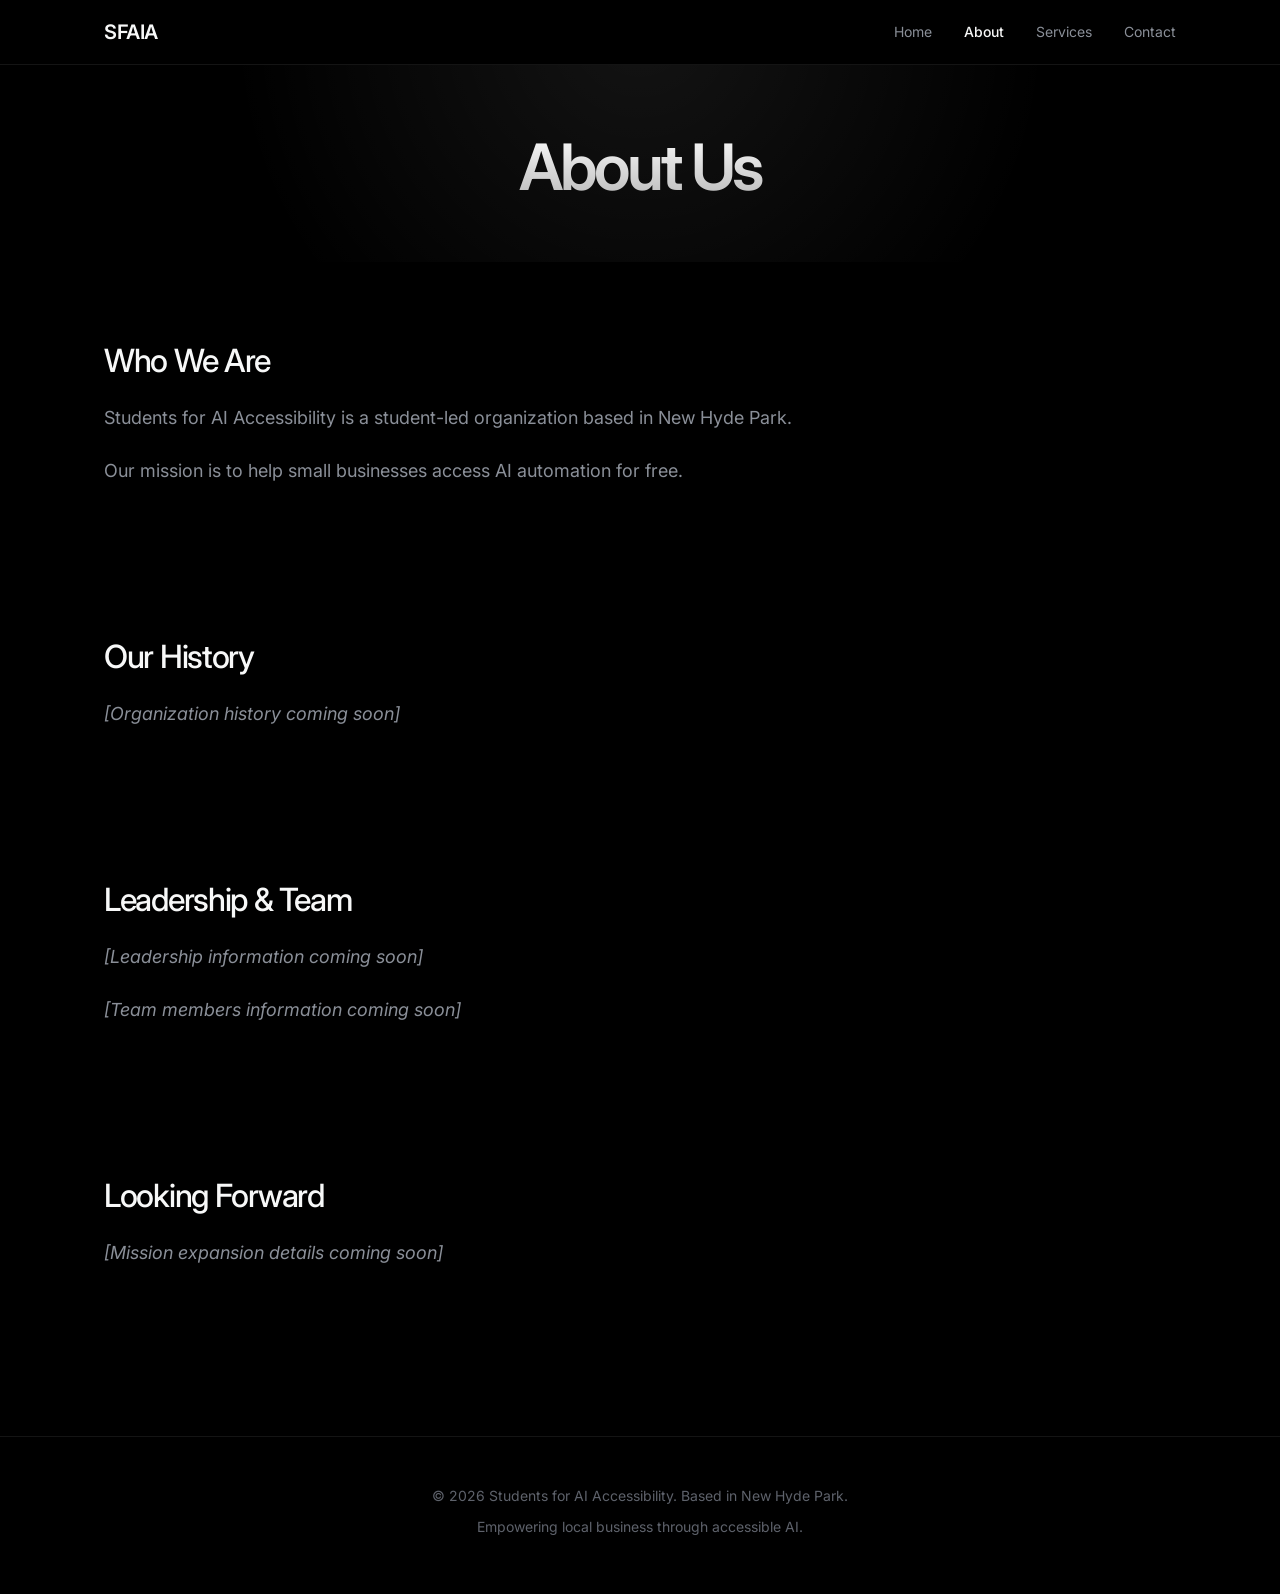
==== about.html @ 7abf5a2f "Update email and year Co-authored-by: bfgmcu-arch <346094839+bfgmcu-arch@users.noreply.github.com>" ====
<!DOCTYPE html>
<html lang="en">
<head>
    <meta charset="UTF-8">
    <meta name="viewport" content="width=device-width, initial-scale=1.0">
    <meta name="description" content="About Students for AI Accessibility - A student-led organization in New Hyde Park.">
    <title>About Us - Students for AI Accessibility</title>
    <link rel="preconnect" href="https://fonts.googleapis.com">
    <link rel="preconnect" href="https://fonts.gstatic.com" crossorigin>
    <link href="https://fonts.googleapis.com/css2?family=Inter:wght@400;500;600;700;800&display=swap" rel="stylesheet">
    <link rel="stylesheet" href="css/styles.css">
</head>
<body>
    <header>
        <nav class="navbar">
            <a href="index.html" class="logo">SFAIA</a>
            <ul class="nav-menu">
                <li class="nav-item"><a href="index.html" class="nav-link">Home</a></li>
                <li class="nav-item"><a href="about.html" class="nav-link active">About</a></li>
                <li class="nav-item"><a href="services.html" class="nav-link">Services</a></li>
                <li class="nav-item"><a href="contact.html" class="nav-link">Contact</a></li>
            </ul>
            <div class="hamburger">
                <span class="bar"></span>
                <span class="bar"></span>
                <span class="bar"></span>
            </div>
        </nav>
    </header>

    <main>
        <section class="hero hero-sm">
            <h1 class="animate-fade-up">About Us</h1>
        </section>

        <div class="container">
            <section class="section reveal">
                <div>
                    <h2 class="section-title">Who We Are</h2>
                    <p>Students for AI Accessibility is a student-led organization based in New Hyde Park.</p>
                    <p>Our mission is to help small businesses access AI automation for free.</p>
                </div>
            </section>

            <section class="section reveal">
                <div>
                    <h2 class="section-title">Our History</h2>
                    <!-- TODO: Add organization history when available -->
                    <p><em>[Organization history coming soon]</em></p>
                </div>
            </section>

            <section class="section reveal">
                <div>
                    <h2 class="section-title">Leadership & Team</h2>
                    <!-- TODO: Add leadership information when available -->
                    <p><em>[Leadership information coming soon]</em></p>

                    <!-- TODO: Add team members information when available -->
                    <p><em>[Team members information coming soon]</em></p>
                </div>
            </section>

            <section class="section reveal">
                <div>
                    <h2 class="section-title">Looking Forward</h2>
                    <!-- TODO: Add mission expansion details when available -->
                    <p><em>[Mission expansion details coming soon]</em></p>
                </div>
            </section>
        </div>
    </main>

    <footer>
        <p>&copy; 2026 Students for AI Accessibility. Based in New Hyde Park.</p>
        <p>Empowering local business through accessible AI.</p>
    </footer>

    <script src="js/main.js"></script>
</body>
</html>
---- css/styles.css ----
:root {
    /* Linear inspired dark theme variables */
    --bg-main: #000000;
    --bg-surface: #0a0a0a;
    --bg-surface-hover: #141414;
    --bg-nav: rgba(0, 0, 0, 0.7);
    --border-color: rgba(255, 255, 255, 0.08);
    --border-color-hover: rgba(255, 255, 255, 0.16);

    --text-primary: #F7F8F8;
    --text-secondary: #8A8F98;
    --text-muted: #5e626b;

    --accent-primary: #5E6AD2;

    --font-main: 'Inter', -apple-system, BlinkMacSystemFont, 'Segoe UI', Roboto, Helvetica, Arial, sans-serif;
    --transition-speed: 0.2s;

    --shadow-soft: 0 4px 12px rgba(0, 0, 0, 0.5);
    --shadow-glow: 0 0 20px rgba(255, 255, 255, 0.05);
    --radius: 8px;
    --radius-lg: 12px;
}

/* CSS Reset & Base Styles */
* {
    margin: 0;
    padding: 0;
    box-sizing: border-box;
}

body {
    font-family: var(--font-main);
    color: var(--text-secondary);
    line-height: 1.6;
    background-color: var(--bg-main);
    display: flex;
    flex-direction: column;
    min-height: 100vh;
    -webkit-font-smoothing: antialiased;
    -moz-osx-font-smoothing: grayscale;
}

main {
    flex: 1;
}

/* Typography */
h1, h2, h3, h4, h5, h6 {
    margin-bottom: 1rem;
    color: var(--text-primary);
    font-weight: 500;
    line-height: 1.2;
    letter-spacing: -0.04em;
}

p {
    margin-bottom: 1.5rem;
    font-size: 1.125rem;
}

a {
    color: var(--text-primary);
    text-decoration: none;
    transition: color var(--transition-speed);
}

a:hover {
    color: var(--text-secondary);
}

/* Header & Navigation (Glassmorphism) */
header {
    background: var(--bg-nav);
    backdrop-filter: blur(12px);
    -webkit-backdrop-filter: blur(12px);
    border-bottom: 1px solid var(--border-color);
    position: sticky;
    top: 0;
    z-index: 1000;
}

.navbar {
    display: flex;
    justify-content: space-between;
    align-items: center;
    padding: 1rem 5%;
    max-width: 1200px;
    margin: 0 auto;
}

.logo {
    font-size: 1.25rem;
    font-weight: 600;
    color: var(--text-primary);
    letter-spacing: -0.02em;
    display: flex;
    align-items: center;
    gap: 0.5rem;
}

.nav-menu {
    display: flex;
    list-style: none;
}

.nav-item {
    margin-left: 2rem;
}

.nav-link {
    color: var(--text-secondary);
    font-weight: 400;
    font-size: 0.875rem;
    position: relative;
}

.nav-link:hover {
    color: var(--text-primary);
}

.nav-link.active {
    color: var(--text-primary);
    font-weight: 500;
}

/* Hamburger Menu */
.hamburger {
    display: none;
    cursor: pointer;
}

.bar {
    display: block;
    width: 20px;
    height: 2px;
    margin: 4px auto;
    transition: all 0.3s ease-in-out;
    background-color: var(--text-primary);
    border-radius: 1px;
}

/* Hero Section */
.hero {
    background: radial-gradient(circle at 50% -20%, rgba(255,255,255,0.08) 0%, transparent 60%);
    color: var(--text-primary);
    padding: 8rem 5% 6rem;
    text-align: center;
    position: relative;
}

.hero-sm {
    padding: 4rem 5% 2rem;
}

.hero h1 {
    font-size: 4rem;
    font-weight: 600;
    margin-bottom: 1.5rem;
    letter-spacing: -0.05em;
    background: linear-gradient(180deg, #FFFFFF 0%, rgba(255, 255, 255, 0.7) 100%);
    -webkit-background-clip: text;
    -webkit-text-fill-color: transparent;
}

.hero p {
    font-size: 1.25rem;
    max-width: 600px;
    margin: 0 auto 2.5rem auto;
    color: var(--text-secondary);
}

/* Buttons */
.btn {
    display: inline-flex;
    align-items: center;
    justify-content: center;
    padding: 0.75rem 1.5rem;
    border-radius: 99px;
    font-weight: 500;
    font-size: 0.95rem;
    cursor: pointer;
    transition: all var(--transition-speed);
    border: 1px solid transparent;
}

.btn-primary {
    background-color: var(--text-primary);
    color: #000000;
}

.btn-primary:hover {
    background-color: #e0e0e0;
    transform: translateY(-1px);
}

.btn-secondary {
    background-color: rgba(255, 255, 255, 0.05);
    border-color: var(--border-color);
    color: var(--text-primary);
}

.btn-secondary:hover {
    background-color: rgba(255, 255, 255, 0.1);
    border-color: var(--border-color-hover);
}

/* Containers & Sections */
.container {
    max-width: 1200px;
    margin: 0 auto;
    padding: 2rem 5% 4rem;
}

.section {
    padding: 3rem 0;
    margin-bottom: 2rem;
}

.section-title {
    font-size: 2rem;
    margin-bottom: 1.5rem;
    font-weight: 500;
}

/* Linear-style Cards */
.card-grid {
    display: grid;
    grid-template-columns: repeat(auto-fit, minmax(320px, 1fr));
    gap: 1.5rem;
}

.card {
    background-color: var(--bg-surface);
    border: 1px solid var(--border-color);
    border-radius: var(--radius-lg);
    padding: 2rem;
    transition: border-color var(--transition-speed), background-color var(--transition-speed);
    height: 100%;
    display: flex;
    flex-direction: column;
}

.card:hover {
    border-color: var(--border-color-hover);
    background-color: var(--bg-surface-hover);
}

.card h3 {
    margin-bottom: 1rem;
    font-size: 1.25rem;
}

.card p {
    font-size: 1rem;
    color: var(--text-secondary);
}

.card ul {
    margin-bottom: 2rem;
    padding-left: 1.5rem;
    color: var(--text-secondary);
}

.card ul li {
    margin-bottom: 0.5rem;
}

.card .btn-secondary {
    margin-top: auto;
    align-self: flex-start;
}

/* Contact Specific Styles */
.contact-grid {
    display: grid;
    grid-template-columns: 1fr 1fr;
    gap: 1.5rem;
}

.contact-card {
    background-color: var(--bg-surface);
    border: 1px solid var(--border-color);
    border-radius: var(--radius-lg);
    padding: 2.5rem;
}

/* Footer */
footer {
    background-color: var(--bg-main);
    color: var(--text-muted);
    text-align: center;
    padding: 3rem 5%;
    margin-top: auto;
    border-top: 1px solid var(--border-color);
}

footer p {
    margin-bottom: 0.5rem;
    font-size: 0.875rem;
}

/* Utility Classes for Cleanup */
.mission-text {
    text-align: center;
    max-width: 800px;
    margin: 0 auto;
    color: var(--text-secondary);
}

.mt-1-5 {
    margin-top: 1.5rem;
}

.services-list {
    padding-left: 1.5rem;
    color: var(--text-secondary);
    margin-bottom: 2rem;
}

.section-transparent {
    background-color: transparent;
    box-shadow: none;
    padding: 0;
}

/* Mobile Responsive */
@media (max-width: 768px) {
    .hamburger {
        display: block;
    }

    .hamburger.active .bar:nth-child(2) {
        opacity: 0;
    }

    .hamburger.active .bar:nth-child(1) {
        transform: translateY(6px) rotate(45deg);
    }

    .hamburger.active .bar:nth-child(3) {
        transform: translateY(-6px) rotate(-45deg);
    }

    .nav-menu {
        position: fixed;
        left: -100%;
        top: 60px;
        gap: 0;
        flex-direction: column;
        background-color: rgba(0, 0, 0, 0.95);
        width: 100%;
        text-align: center;
        transition: 0.3s ease-in-out;
        padding: 2rem 0;
        backdrop-filter: blur(10px);
        border-bottom: 1px solid var(--border-color);
    }

    .nav-item {
        margin: 1.5rem 0;
    }

    .nav-menu.active {
        left: 0;
    }

    .hero h1 {
        font-size: 2.5rem;
    }

    .contact-grid {
        grid-template-columns: 1fr;
    }
}

/* Animations */
@keyframes fadeUp {
    from {
        opacity: 0;
        transform: translateY(20px);
    }
    to {
        opacity: 1;
        transform: translateY(0);
    }
}

@keyframes fadeIn {
    from {
        opacity: 0;
    }
    to {
        opacity: 1;
    }
}

.animate-fade-up {
    animation: fadeUp 0.8s cubic-bezier(0.16, 1, 0.3, 1) forwards;
    opacity: 0;
}

.delay-1 { animation-delay: 0.1s; }
.delay-2 { animation-delay: 0.2s; }
.delay-3 { animation-delay: 0.3s; }

/* Scroll Reveal */
.reveal {
    opacity: 0;
    transform: translateY(30px);
    transition: all 0.8s cubic-bezier(0.16, 1, 0.3, 1);
}

.reveal.active {
    opacity: 1;
    transform: translateY(0);
}
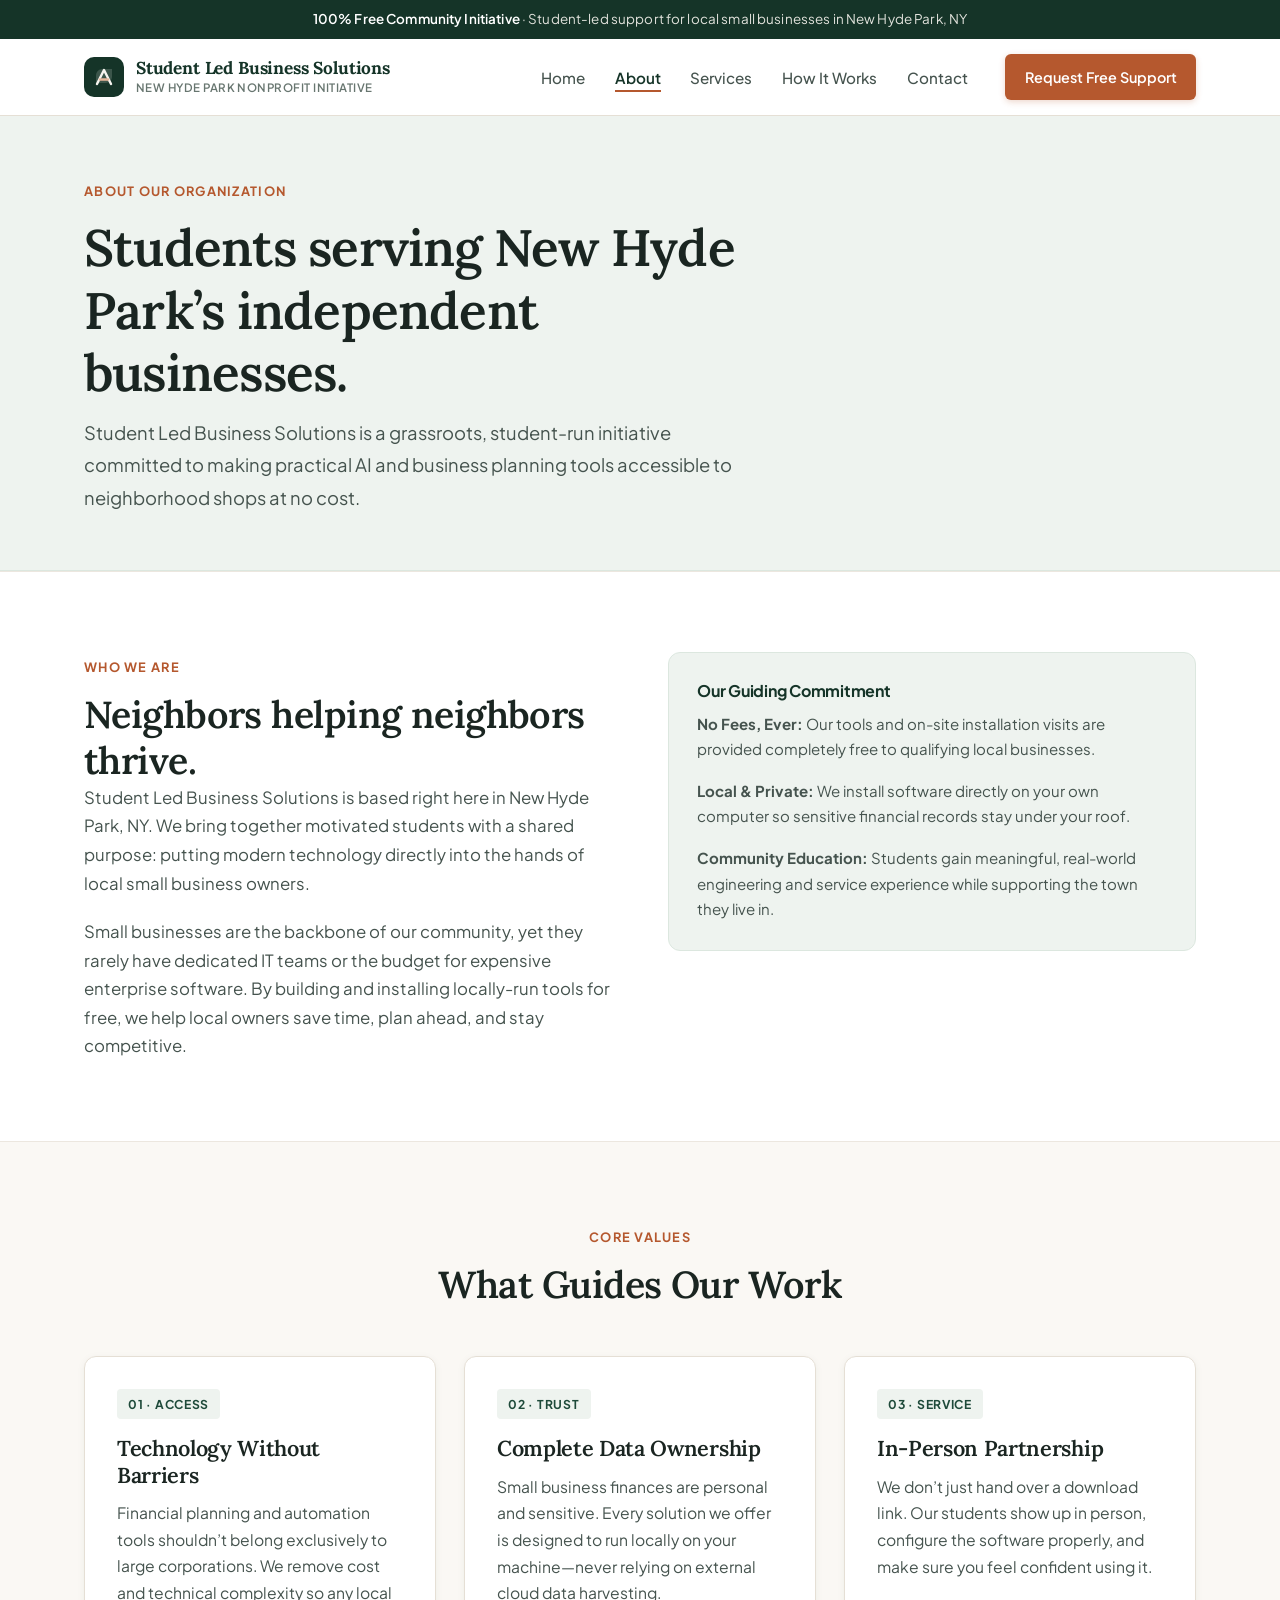
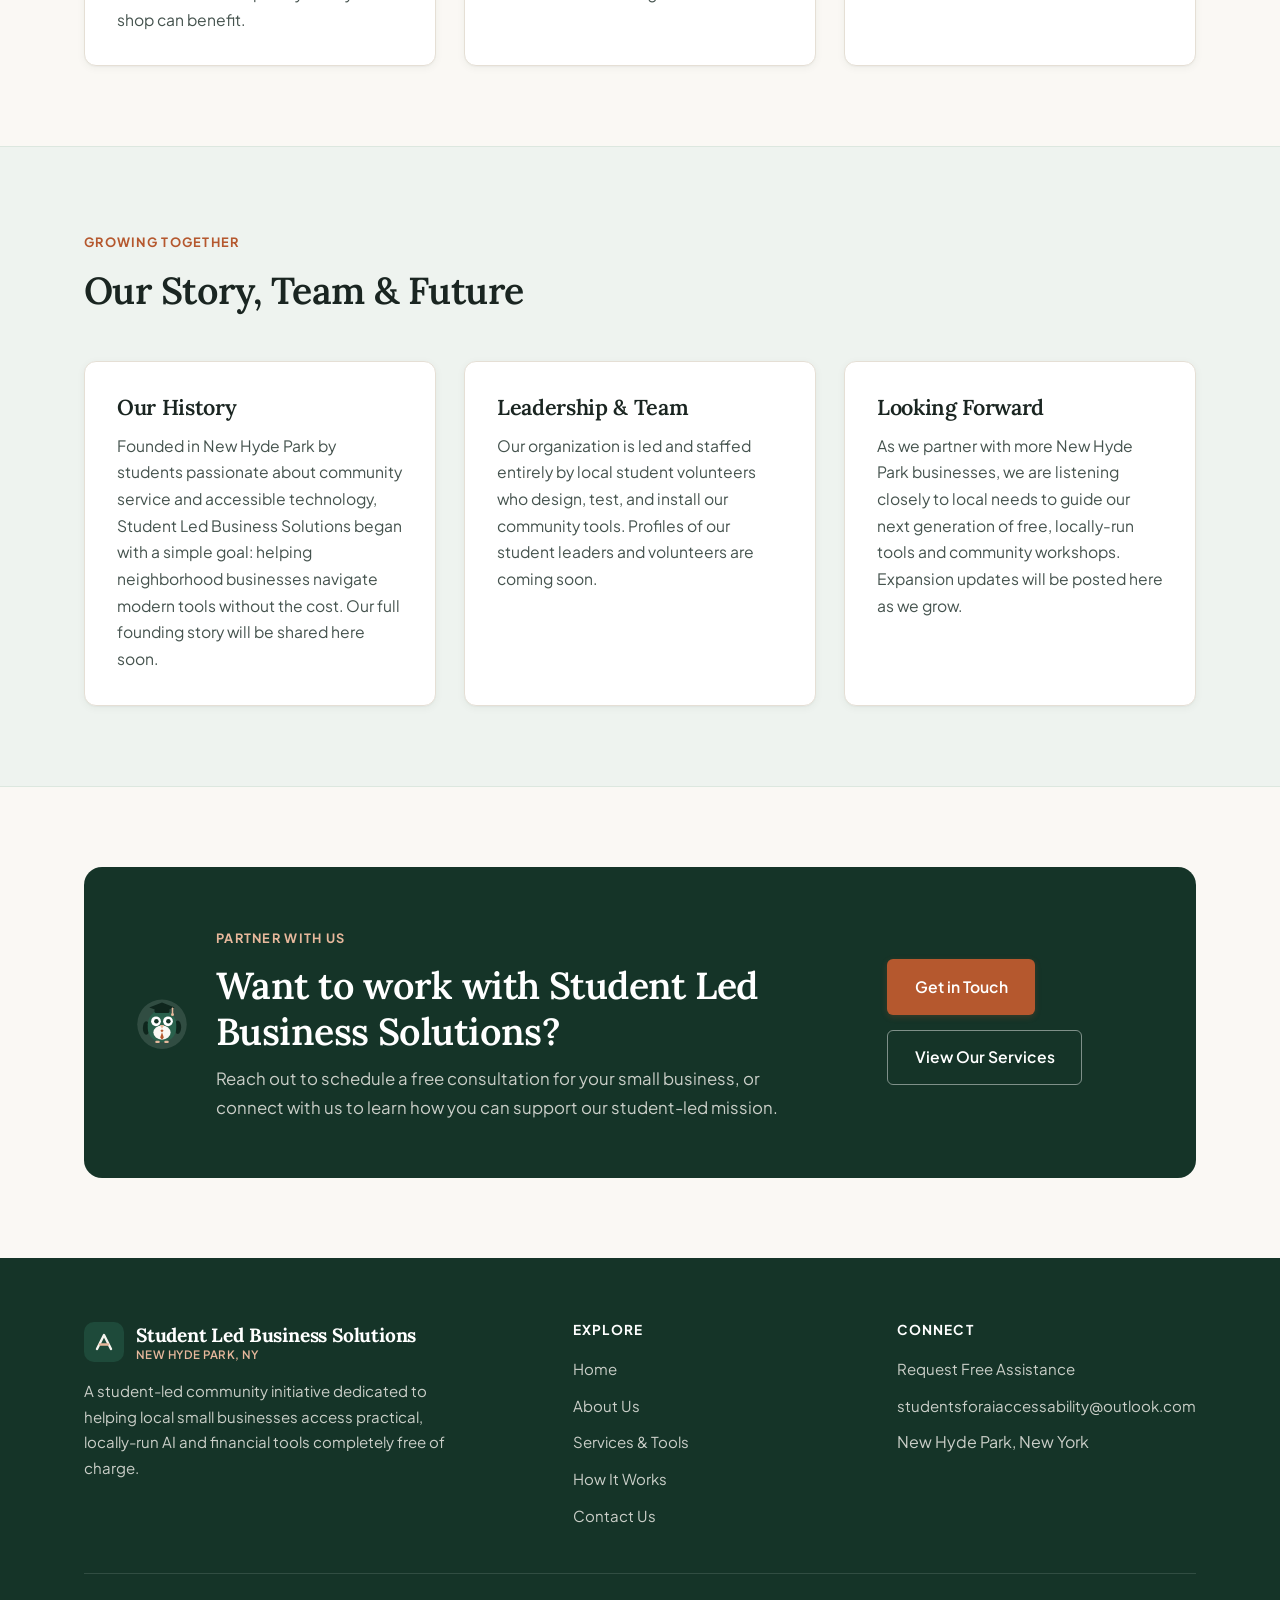
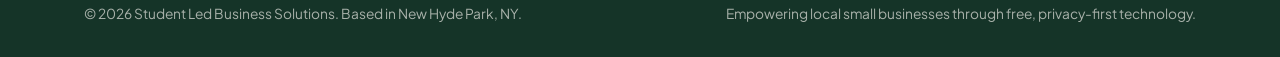
==== commit 4c3b2848: "Rebrand to Student Led Business Solutions with nonprofit design, animations, and Ollie mascot" ====
--- a/about.html
+++ b/about.html
@@ -3,77 +3,221 @@
 <head>
     <meta charset="UTF-8">
     <meta name="viewport" content="width=device-width, initial-scale=1.0">
-    <meta name="description" content="About Students for AI Accessibility - A student-led organization in New Hyde Park.">
-    <title>About Us - Students for AI Accessibility</title>
+    <meta name="description" content="Learn about Student Led Business Solutions, a student-led nonprofit initiative in New Hyde Park, NY helping local small businesses access free, locally-run technology.">
+    <title>About Us | Student Led Business Solutions</title>
     <link rel="preconnect" href="https://fonts.googleapis.com">
     <link rel="preconnect" href="https://fonts.gstatic.com" crossorigin>
-    <link href="https://fonts.googleapis.com/css2?family=Inter:wght@400;500;600;700;800&display=swap" rel="stylesheet">
+    <link href="https://fonts.googleapis.com/css2?family=Lora:ital,wght@0,500;0,600;0,700;1,500&family=Plus+Jakarta+Sans:wght@400;500;600;700&display=swap" rel="stylesheet">
     <link rel="stylesheet" href="css/styles.css">
 </head>
 <body>
+    <div class="utility-bar">
+        <strong>100% Free Community Initiative</strong> &middot; Student-led support for local small businesses in New Hyde Park, NY
+    </div>
+
     <header>
-        <nav class="navbar">
-            <a href="index.html" class="logo">SFAIA</a>
-            <ul class="nav-menu">
-                <li class="nav-item"><a href="index.html" class="nav-link">Home</a></li>
-                <li class="nav-item"><a href="about.html" class="nav-link active">About</a></li>
-                <li class="nav-item"><a href="services.html" class="nav-link">Services</a></li>
-                <li class="nav-item"><a href="contact.html" class="nav-link">Contact</a></li>
+        <nav class="navbar" aria-label="Primary Navigation">
+            <a href="index.html" class="brand" id="nav-brand">
+                <svg class="brand-mark" viewBox="0 0 40 40" fill="none" xmlns="http://www.w3.org/2000/svg" aria-hidden="true">
+                    <rect width="40" height="40" rx="10" fill="#153428"/>
+                    <path d="M12 26V18.5C12 14.91 14.91 12 18.5 12H28V19.5C28 23.09 25.09 26 21.5 26H12Z" fill="#EEF3EF" fill-opacity="0.18"/>
+                    <path d="M13 27L20 13L27 27" stroke="#F7F5F0" stroke-width="2.4" stroke-linecap="round" stroke-linejoin="round"/>
+                    <path d="M16 22.5H24" stroke="#E7B89C" stroke-width="2.4" stroke-linecap="round"/>
+                </svg>
+                <span class="brand-text">
+                    <span class="brand-name">Student Led Business Solutions</span>
+                    <span class="brand-sub">New Hyde Park Nonprofit Initiative</span>
+                </span>
+            </a>
+
+            <ul class="nav-menu" id="primary-nav-menu">
+                <li><a href="index.html" class="nav-link" id="nav-home">Home</a></li>
+                <li><a href="about.html" class="nav-link active" id="nav-about">About</a></li>
+                <li><a href="services.html" class="nav-link" id="nav-services">Services</a></li>
+                <li><a href="how-it-works.html" class="nav-link" id="nav-how-it-works">How It Works</a></li>
+                <li><a href="contact.html" class="nav-link" id="nav-contact">Contact</a></li>
+                <li class="nav-cta"><a href="contact.html" class="btn btn-primary btn-sm" id="nav-cta-btn">Request Free Support</a></li>
             </ul>
-            <div class="hamburger">
+
+            <button class="hamburger" id="mobile-menu-toggle" aria-label="Toggle navigation menu" aria-expanded="false" aria-controls="primary-nav-menu">
                 <span class="bar"></span>
                 <span class="bar"></span>
                 <span class="bar"></span>
-            </div>
+            </button>
         </nav>
     </header>
 
     <main>
-        <section class="hero hero-sm">
-            <h1 class="animate-fade-up">About Us</h1>
-        </section>
-
+        <section class="page-header">
+            <div class="container">
+                <span class="eyebrow">About Our Organization</span>
+                <h1>Students serving New Hyde Park&rsquo;s independent businesses.</h1>
+                <p class="lead">Student Led Business Solutions is a grassroots, student-run initiative committed to making practical AI and business planning tools accessible to neighborhood shops at no cost.</p>
+            </div>
+        </section>
+
+        <section class="band band-paper">
+            <div class="container split-grid align-start">
+                <div class="reveal">
+                    <span class="eyebrow">Who We Are</span>
+                    <h2>Neighbors helping neighbors thrive.</h2>
+                    <p>Student Led Business Solutions is based right here in New Hyde Park, NY. We bring together motivated students with a shared purpose: putting modern technology directly into the hands of local small business owners.</p>
+                    <p>Small businesses are the backbone of our community, yet they rarely have dedicated IT teams or the budget for expensive enterprise software. By building and installing locally-run tools for free, we help local owners save time, plan ahead, and stay competitive.</p>
+                </div>
+
+                <div class="privacy-box reveal">
+                    <h4>Our Guiding Commitment</h4>
+                    <p><strong>No Fees, Ever:</strong> Our tools and on-site installation visits are provided completely free to qualifying local businesses.</p>
+                    <p><strong>Local &amp; Private:</strong> We install software directly on your own computer so sensitive financial records stay under your roof.</p>
+                    <p><strong>Community Education:</strong> Students gain meaningful, real-world engineering and service experience while supporting the town they live in.</p>
+                </div>
+            </div>
+        </section>
+
+        <section class="band">
+            <div class="container">
+                <div class="section-header centered reveal">
+                    <span class="eyebrow">Core Values</span>
+                    <h2>What Guides Our Work</h2>
+                </div>
+
+                <div class="card-grid">
+                    <article class="card reveal">
+                        <span class="card-tag">01 &middot; Access</span>
+                        <h3>Technology Without Barriers</h3>
+                        <p>Financial planning and automation tools shouldn&rsquo;t belong exclusively to large corporations. We remove cost and technical complexity so any local shop can benefit.</p>
+                    </article>
+
+                    <article class="card reveal">
+                        <span class="card-tag">02 &middot; Trust</span>
+                        <h3>Complete Data Ownership</h3>
+                        <p>Small business finances are personal and sensitive. Every solution we offer is designed to run locally on your machine—never relying on external cloud data harvesting.</p>
+                    </article>
+
+                    <article class="card reveal">
+                        <span class="card-tag">03 &middot; Service</span>
+                        <h3>In-Person Partnership</h3>
+                        <p>We don&rsquo;t just hand over a download link. Our students show up in person, configure the software properly, and make sure you feel confident using it.</p>
+                    </article>
+                </div>
+            </div>
+        </section>
+
+        <section class="band band-sage">
+            <div class="container">
+                <div class="section-header reveal">
+                    <span class="eyebrow">Growing Together</span>
+                    <h2>Our Story, Team &amp; Future</h2>
+                </div>
+
+                <div class="card-grid">
+                    <article class="card reveal">
+                        <h3>Our History</h3>
+                        <!-- TODO: Add organization history when available -->
+                        <p>Founded in New Hyde Park by students passionate about community service and accessible technology, Student Led Business Solutions began with a simple goal: helping neighborhood businesses navigate modern tools without the cost. Our full founding story will be shared here soon.</p>
+                    </article>
+
+                    <article class="card reveal">
+                        <h3>Leadership &amp; Team</h3>
+                        <!-- TODO: Add leadership information when available -->
+                        <!-- TODO: Add team members information when available -->
+                        <p>Our organization is led and staffed entirely by local student volunteers who design, test, and install our community tools. Profiles of our student leaders and volunteers are coming soon.</p>
+                    </article>
+
+                    <article class="card reveal">
+                        <h3>Looking Forward</h3>
+                        <!-- TODO: Add mission expansion details when available -->
+                        <p>As we partner with more New Hyde Park businesses, we are listening closely to local needs to guide our next generation of free, locally-run tools and community workshops. Expansion updates will be posted here as we grow.</p>
+                    </article>
+                </div>
+            </div>
+        </section>
+
+        <section class="band">
+            <div class="container">
+                <div class="cta-banner reveal">
+                    <div class="cta-mascot-wrap">
+                        <button type="button" class="mascot-button" id="about-mascot-btn" aria-label="Wave to Ollie the mascot">
+                            <svg class="mascot-svg mascot-svg-sm" viewBox="0 0 80 80" fill="none" xmlns="http://www.w3.org/2000/svg" aria-hidden="true">
+                                <circle cx="40" cy="43" r="33" fill="rgba(255,255,255,0.12)"/>
+                                <ellipse cx="19" cy="48" rx="4.5" ry="9" fill="#0F261D"/>
+                                <ellipse class="mascot-wing-right" cx="61" cy="47" rx="4.5" ry="9" fill="#0F261D"/>
+                                <rect x="21" y="24" width="38" height="43" rx="19" fill="#29614C"/>
+                                <ellipse cx="40" cy="54" rx="11.5" ry="9.5" fill="#FAF8F4"/>
+                                <polygon points="40,49.5 42.2,51.5 40,53.5 37.8,51.5" fill="#B5582E"/>
+                                <polygon points="40,53.5 42.4,60.5 40,63.5 37.6,60.5" fill="#B5582E"/>
+                                <circle cx="32" cy="39" r="6.5" fill="#FFFFFF"/>
+                                <circle cx="48" cy="39" r="6.5" fill="#FFFFFF"/>
+                                <circle class="mascot-eye" cx="32.5" cy="39" r="3" fill="#153428"/>
+                                <circle class="mascot-eye" cx="48.5" cy="39" r="3" fill="#153428"/>
+                                <polygon points="37,44 43,44 40,49" fill="#E7B89C"/>
+                                <rect x="30" y="22" width="20" height="6" rx="2" fill="#0F261D"/>
+                                <polygon points="40,14 57,20.5 40,26.5 23,20.5" fill="#0F261D"/>
+                                <line x1="54" y1="21.5" x2="54" y2="29" stroke="#E7B89C" stroke-width="2" stroke-linecap="round"/>
+                                <circle cx="54" cy="30" r="2" fill="#E7B89C"/>
+                                <rect x="31" y="65" width="6" height="3" rx="1.5" fill="#E7B89C"/>
+                                <rect x="43" y="65" width="6" height="3" rx="1.5" fill="#E7B89C"/>
+                            </svg>
+                        </button>
+                        <div>
+                            <span class="eyebrow eyebrow-light">Partner With Us</span>
+                            <h2>Want to work with Student Led Business Solutions?</h2>
+                            <p>Reach out to schedule a free consultation for your small business, or connect with us to learn how you can support our student-led mission.</p>
+                        </div>
+                    </div>
+                    <div class="btn-group">
+                        <a href="contact.html" class="btn btn-primary" id="about-contact-btn">Get in Touch</a>
+                        <a href="services.html" class="btn btn-outline-light" id="about-services-btn">View Our Services</a>
+                    </div>
+                </div>
+            </div>
+        </section>
+    </main>
+
+    <footer>
         <div class="container">
-            <section class="section reveal">
-                <div>
-                    <h2 class="section-title">Who We Are</h2>
-                    <p>Students for AI Accessibility is a student-led organization based in New Hyde Park.</p>
-                    <p>Our mission is to help small businesses access AI automation for free.</p>
-                </div>
-            </section>
-
-            <section class="section reveal">
-                <div>
-                    <h2 class="section-title">Our History</h2>
-                    <!-- TODO: Add organization history when available -->
-                    <p><em>[Organization history coming soon]</em></p>
-                </div>
-            </section>
-
-            <section class="section reveal">
-                <div>
-                    <h2 class="section-title">Leadership & Team</h2>
-                    <!-- TODO: Add leadership information when available -->
-                    <p><em>[Leadership information coming soon]</em></p>
-
-                    <!-- TODO: Add team members information when available -->
-                    <p><em>[Team members information coming soon]</em></p>
-                </div>
-            </section>
-
-            <section class="section reveal">
-                <div>
-                    <h2 class="section-title">Looking Forward</h2>
-                    <!-- TODO: Add mission expansion details when available -->
-                    <p><em>[Mission expansion details coming soon]</em></p>
-                </div>
-            </section>
+            <div class="footer-grid">
+                <div class="footer-brand">
+                    <a href="index.html" class="brand">
+                        <svg class="brand-mark" viewBox="0 0 40 40" fill="none" xmlns="http://www.w3.org/2000/svg" aria-hidden="true">
+                            <rect width="40" height="40" rx="10" fill="#1E4A3A"/>
+                            <path d="M13 27L20 13L27 27" stroke="#F7F5F0" stroke-width="2.4" stroke-linecap="round" stroke-linejoin="round"/>
+                            <path d="M16 22.5H24" stroke="#E7B89C" stroke-width="2.4" stroke-linecap="round"/>
+                        </svg>
+                        <span class="brand-text">
+                            <span class="brand-name">Student Led Business Solutions</span>
+                            <span class="brand-sub">New Hyde Park, NY</span>
+                        </span>
+                    </a>
+                    <p>A student-led community initiative dedicated to helping local small businesses access practical, locally-run AI and financial tools completely free of charge.</p>
+                </div>
+
+                <div class="footer-col">
+                    <h4>Explore</h4>
+                    <ul class="footer-links">
+                        <li><a href="index.html">Home</a></li>
+                        <li><a href="about.html">About Us</a></li>
+                        <li><a href="services.html">Services &amp; Tools</a></li>
+                        <li><a href="how-it-works.html">How It Works</a></li>
+                        <li><a href="contact.html">Contact Us</a></li>
+                    </ul>
+                </div>
+
+                <div class="footer-col">
+                    <h4>Connect</h4>
+                    <ul class="footer-links">
+                        <li><a href="contact.html">Request Free Assistance</a></li>
+                        <li><a href="mailto:studentsforaiaccessability@outlook.com">studentsforaiaccessability@outlook.com</a></li>
+                        <li>New Hyde Park, New York</li>
+                    </ul>
+                </div>
+            </div>
+
+            <div class="footer-bottom">
+                <p>&copy; 2026 Student Led Business Solutions. Based in New Hyde Park, NY.</p>
+                <p>Empowering local small businesses through free, privacy-first technology.</p>
+            </div>
         </div>
-    </main>
-
-    <footer>
-        <p>&copy; 2026 Students for AI Accessibility. Based in New Hyde Park.</p>
-        <p>Empowering local business through accessible AI.</p>
     </footer>
 
     <script src="js/main.js"></script>
--- a/css/styles.css
+++ b/css/styles.css
@@ -1,39 +1,70 @@
+/* ==========================================================================
+   Student Led Business Solutions — Nonprofit Design System
+   Warm editorial typography, grounded civic palette, accessible layouts
+   ========================================================================== */
+
 :root {
-    /* Linear inspired dark theme variables */
-    --bg-main: #000000;
-    --bg-surface: #0a0a0a;
-    --bg-surface-hover: #141414;
-    --bg-nav: rgba(0, 0, 0, 0.7);
-    --border-color: rgba(255, 255, 255, 0.08);
-    --border-color-hover: rgba(255, 255, 255, 0.16);
-
-    --text-primary: #F7F8F8;
-    --text-secondary: #8A8F98;
-    --text-muted: #5e626b;
-
-    --accent-primary: #5E6AD2;
-
-    --font-main: 'Inter', -apple-system, BlinkMacSystemFont, 'Segoe UI', Roboto, Helvetica, Arial, sans-serif;
-    --transition-speed: 0.2s;
-
-    --shadow-soft: 0 4px 12px rgba(0, 0, 0, 0.5);
-    --shadow-glow: 0 0 20px rgba(255, 255, 255, 0.05);
-    --radius: 8px;
-    --radius-lg: 12px;
-}
-
-/* CSS Reset & Base Styles */
-* {
+    /* Color Palette */
+    --forest-deep: #153428;
+    --forest: #1E4A3A;
+    --forest-hover: #29614C;
+    --sage-bg: #EEF3EF;
+    --sage-tint: #DCE7DF;
+
+    --clay: #B5582E;
+    --clay-hover: #994823;
+    --clay-soft: #F9EFE9;
+
+    --cream: #FAF8F4;
+    --paper: #FFFFFF;
+    --border-warm: #E5DFD5;
+    --border-subtle: #ECE7DF;
+
+    --ink: #1A2521;
+    --ink-body: #45534E;
+    --ink-muted: #687670;
+    --text-on-dark: #F7F5F0;
+    --text-on-dark-muted: rgba(247, 245, 240, 0.8);
+
+    /* Typography */
+    --font-serif: 'Lora', Georgia, 'Times New Roman', serif;
+    --font-sans: 'Plus Jakarta Sans', -apple-system, BlinkMacSystemFont, 'Segoe UI', Roboto, sans-serif;
+
+    /* Layout & Rhythm */
+    --max-width: 1160px;
+    --radius-sm: 6px;
+    --radius-md: 12px;
+    --radius-lg: 18px;
+
+    /* Elevation */
+    --shadow-sm: 0 2px 8px rgba(21, 52, 40, 0.05), 0 1px 2px rgba(21, 52, 40, 0.04);
+    --shadow-md: 0 10px 28px rgba(21, 52, 40, 0.08), 0 2px 6px rgba(21, 52, 40, 0.04);
+    --shadow-photo: 0 18px 42px rgba(21, 52, 40, 0.14);
+
+    /* Motion */
+    --ease: cubic-bezier(0.22, 1, 0.36, 1);
+    --transition: 0.25s var(--ease);
+}
+
+/* Reset & Base */
+*,
+*::before,
+*::after {
     margin: 0;
     padding: 0;
     box-sizing: border-box;
 }
 
+html {
+    scroll-behavior: smooth;
+    font-size: 16px;
+}
+
 body {
-    font-family: var(--font-main);
-    color: var(--text-secondary);
-    line-height: 1.6;
-    background-color: var(--bg-main);
+    font-family: var(--font-sans);
+    color: var(--ink-body);
+    background-color: var(--cream);
+    line-height: 1.7;
     display: flex;
     flex-direction: column;
     min-height: 100vh;
@@ -45,36 +76,148 @@
     flex: 1;
 }
 
+img {
+    max-width: 100%;
+    height: auto;
+    display: block;
+}
+
+/* Focus Accessibility */
+:focus-visible {
+    outline: 3px solid var(--clay);
+    outline-offset: 3px;
+    border-radius: 4px;
+}
+
 /* Typography */
-h1, h2, h3, h4, h5, h6 {
-    margin-bottom: 1rem;
-    color: var(--text-primary);
-    font-weight: 500;
-    line-height: 1.2;
-    letter-spacing: -0.04em;
+h1, h2, h3, h4 {
+    font-family: var(--font-serif);
+    color: var(--ink);
+    font-weight: 600;
+    line-height: 1.22;
+    letter-spacing: -0.015em;
+}
+
+h1 {
+    font-size: clamp(2.15rem, 4vw, 3.25rem);
+}
+
+h2 {
+    font-size: clamp(1.7rem, 3vw, 2.35rem);
+}
+
+h3 {
+    font-size: 1.35rem;
 }
 
 p {
-    margin-bottom: 1.5rem;
-    font-size: 1.125rem;
+    margin-bottom: 1.25rem;
+    font-size: 1.05rem;
+    color: var(--ink-body);
+}
+
+p:last-child {
+    margin-bottom: 0;
 }
 
 a {
-    color: var(--text-primary);
+    color: var(--forest);
     text-decoration: none;
-    transition: color var(--transition-speed);
+    transition: color var(--transition);
 }
 
 a:hover {
-    color: var(--text-secondary);
-}
-
-/* Header & Navigation (Glassmorphism) */
+    color: var(--clay);
+}
+
+.eyebrow {
+    display: inline-block;
+    font-family: var(--font-sans);
+    font-size: 0.8rem;
+    font-weight: 700;
+    letter-spacing: 0.1em;
+    text-transform: uppercase;
+    color: var(--clay);
+    margin-bottom: 0.85rem;
+}
+
+.eyebrow-light {
+    color: #E7B89C;
+}
+
+.lead {
+    font-size: 1.15rem;
+    line-height: 1.75;
+    color: var(--ink-body);
+}
+
+/* Layout Containers */
+.container {
+    width: 100%;
+    max-width: var(--max-width);
+    margin: 0 auto;
+    padding: 0 1.5rem;
+}
+
+.container-narrow {
+    max-width: 820px;
+}
+
+.band {
+    padding: 5rem 0;
+}
+
+.band-sm {
+    padding: 3.5rem 0;
+}
+
+.band-paper {
+    background-color: var(--paper);
+    border-top: 1px solid var(--border-subtle);
+    border-bottom: 1px solid var(--border-subtle);
+}
+
+.band-sage {
+    background-color: var(--sage-bg);
+    border-top: 1px solid var(--sage-tint);
+    border-bottom: 1px solid var(--sage-tint);
+}
+
+.band-forest {
+    background-color: var(--forest-deep);
+    color: var(--text-on-dark);
+}
+
+.band-forest h2,
+.band-forest h3 {
+    color: var(--text-on-dark);
+}
+
+.band-forest p {
+    color: var(--text-on-dark-muted);
+}
+
+/* Top Community Utility Bar */
+.utility-bar {
+    background-color: var(--forest-deep);
+    color: rgba(247, 245, 240, 0.9);
+    font-size: 0.84rem;
+    padding: 0.5rem 1.5rem;
+    text-align: center;
+    letter-spacing: 0.01em;
+}
+
+.utility-bar strong {
+    color: #FFFFFF;
+    font-weight: 600;
+}
+
+/* Header & Navigation */
 header {
-    background: var(--bg-nav);
-    backdrop-filter: blur(12px);
-    -webkit-backdrop-filter: blur(12px);
-    border-bottom: 1px solid var(--border-color);
+    background-color: rgba(255, 255, 255, 0.96);
+    backdrop-filter: blur(10px);
+    -webkit-backdrop-filter: blur(10px);
+    border-bottom: 1px solid var(--border-warm);
     position: sticky;
     top: 0;
     z-index: 1000;
@@ -84,90 +227,118 @@
     display: flex;
     justify-content: space-between;
     align-items: center;
-    padding: 1rem 5%;
-    max-width: 1200px;
+    max-width: var(--max-width);
     margin: 0 auto;
-}
-
-.logo {
-    font-size: 1.25rem;
+    padding: 0.95rem 1.5rem;
+    gap: 1.5rem;
+}
+
+.brand {
+    display: flex;
+    align-items: center;
+    gap: 0.75rem;
+    color: var(--ink);
+    text-decoration: none;
+    flex-shrink: 0;
+}
+
+.brand:hover {
+    color: var(--forest);
+}
+
+.brand-mark {
+    width: 40px;
+    height: 40px;
+    flex-shrink: 0;
+}
+
+.brand-text {
+    display: flex;
+    flex-direction: column;
+    line-height: 1.15;
+}
+
+.brand-name {
+    font-family: var(--font-serif);
+    font-size: 1.08rem;
+    font-weight: 700;
+    color: var(--forest-deep);
+    letter-spacing: -0.01em;
+}
+
+.brand-sub {
+    font-family: var(--font-sans);
+    font-size: 0.72rem;
     font-weight: 600;
-    color: var(--text-primary);
-    letter-spacing: -0.02em;
-    display: flex;
-    align-items: center;
-    gap: 0.5rem;
+    color: var(--ink-muted);
+    letter-spacing: 0.04em;
+    text-transform: uppercase;
+    margin-top: 2px;
 }
 
 .nav-menu {
     display: flex;
+    align-items: center;
     list-style: none;
-}
-
-.nav-item {
-    margin-left: 2rem;
+    gap: 1.85rem;
 }
 
 .nav-link {
-    color: var(--text-secondary);
-    font-weight: 400;
-    font-size: 0.875rem;
+    font-size: 0.95rem;
+    font-weight: 500;
+    color: var(--ink-body);
+    padding: 0.35rem 0;
     position: relative;
 }
 
-.nav-link:hover {
-    color: var(--text-primary);
-}
-
+.nav-link::after {
+    content: '';
+    position: absolute;
+    left: 0;
+    bottom: 0;
+    width: 0;
+    height: 2px;
+    background-color: var(--clay);
+    transition: width var(--transition);
+}
+
+.nav-link:hover,
 .nav-link.active {
-    color: var(--text-primary);
-    font-weight: 500;
-}
-
-/* Hamburger Menu */
+    color: var(--forest-deep);
+}
+
+.nav-link.active {
+    font-weight: 600;
+}
+
+.nav-link:hover::after,
+.nav-link.active::after {
+    width: 100%;
+}
+
+.nav-cta {
+    margin-left: 0.5rem;
+}
+
+/* Mobile Hamburger */
 .hamburger {
     display: none;
+    background: none;
+    border: 1px solid var(--border-warm);
+    border-radius: var(--radius-sm);
+    padding: 0.45rem 0.55rem;
     cursor: pointer;
+    flex-direction: column;
+    gap: 5px;
 }
 
 .bar {
     display: block;
-    width: 20px;
+    width: 22px;
     height: 2px;
-    margin: 4px auto;
-    transition: all 0.3s ease-in-out;
-    background-color: var(--text-primary);
-    border-radius: 1px;
-}
-
-/* Hero Section */
-.hero {
-    background: radial-gradient(circle at 50% -20%, rgba(255,255,255,0.08) 0%, transparent 60%);
-    color: var(--text-primary);
-    padding: 8rem 5% 6rem;
-    text-align: center;
-    position: relative;
-}
-
-.hero-sm {
-    padding: 4rem 5% 2rem;
-}
-
-.hero h1 {
-    font-size: 4rem;
-    font-weight: 600;
-    margin-bottom: 1.5rem;
-    letter-spacing: -0.05em;
-    background: linear-gradient(180deg, #FFFFFF 0%, rgba(255, 255, 255, 0.7) 100%);
-    -webkit-background-clip: text;
-    -webkit-text-fill-color: transparent;
-}
-
-.hero p {
-    font-size: 1.25rem;
-    max-width: 600px;
-    margin: 0 auto 2.5rem auto;
-    color: var(--text-secondary);
+    background-color: var(--forest-deep);
+    border-radius: 2px;
+    transition: transform var(--transition), opacity var(--transition);
 }
 
 /* Buttons */
@@ -175,210 +346,850 @@
     display: inline-flex;
     align-items: center;
     justify-content: center;
-    padding: 0.75rem 1.5rem;
-    border-radius: 99px;
+    gap: 0.5rem;
+    padding: 0.85rem 1.65rem;
+    border-radius: var(--radius-sm);
+    font-family: var(--font-sans);
+    font-size: 0.98rem;
+    font-weight: 600;
+    cursor: pointer;
+    border: 1.5px solid transparent;
+    transition: background-color var(--transition), color var(--transition), border-color var(--transition), transform var(--transition), box-shadow var(--transition);
+    text-align: center;
+}
+
+.btn-sm {
+    padding: 0.6rem 1.15rem;
+    font-size: 0.9rem;
+}
+
+.btn-primary {
+    background-color: var(--clay);
+    color: #FFFFFF;
+    box-shadow: 0 2px 6px rgba(181, 88, 46, 0.24);
+}
+
+.btn-primary:hover {
+    background-color: var(--clay-hover);
+    color: #FFFFFF;
+    transform: translateY(-1px);
+    box-shadow: 0 6px 16px rgba(181, 88, 46, 0.28);
+}
+
+.btn-forest {
+    background-color: var(--forest);
+    color: #FFFFFF;
+}
+
+.btn-forest:hover {
+    background-color: var(--forest-hover);
+    color: #FFFFFF;
+    transform: translateY(-1px);
+}
+
+.btn-outline {
+    background-color: transparent;
+    color: var(--forest-deep);
+    border-color: var(--forest);
+}
+
+.btn-outline:hover {
+    background-color: var(--forest);
+    color: #FFFFFF;
+}
+
+.btn-outline-light {
+    background-color: transparent;
+    color: #FFFFFF;
+    border-color: rgba(255, 255, 255, 0.45);
+}
+
+.btn-outline-light:hover {
+    background-color: rgba(255, 255, 255, 0.12);
+    border-color: #FFFFFF;
+    color: #FFFFFF;
+}
+
+.btn-group {
+    display: flex;
+    flex-wrap: wrap;
+    gap: 0.9rem;
+    align-items: center;
+}
+
+/* Home Editorial Split Hero */
+.hero-editorial {
+    padding: 4.5rem 0 5rem;
+    background-color: var(--cream);
+}
+
+.hero-grid {
+    display: grid;
+    grid-template-columns: 1.08fr 0.92fr;
+    gap: 3.5rem;
+    align-items: center;
+}
+
+.hero-copy h1 {
+    margin-bottom: 1.25rem;
+}
+
+.hero-copy .lead {
+    margin-bottom: 2rem;
+    max-width: 560px;
+}
+
+.hero-meta {
+    display: flex;
+    flex-wrap: wrap;
+    gap: 1.5rem;
+    margin-top: 2.25rem;
+    padding-top: 1.5rem;
+    border-top: 1px solid var(--border-warm);
+    font-size: 0.9rem;
+    color: var(--ink-muted);
+}
+
+.hero-meta-item {
+    display: flex;
+    align-items: center;
+    gap: 0.5rem;
     font-weight: 500;
-    font-size: 0.95rem;
-    cursor: pointer;
-    transition: all var(--transition-speed);
-    border: 1px solid transparent;
-}
-
-.btn-primary {
-    background-color: var(--text-primary);
-    color: #000000;
-}
-
-.btn-primary:hover {
-    background-color: #e0e0e0;
-    transform: translateY(-1px);
-}
-
-.btn-secondary {
-    background-color: rgba(255, 255, 255, 0.05);
-    border-color: var(--border-color);
-    color: var(--text-primary);
-}
-
-.btn-secondary:hover {
+    color: var(--ink-body);
+}
+
+.hero-meta-item svg {
+    color: var(--forest);
+    flex-shrink: 0;
+}
+
+.pledge-card {
+    background-color: var(--paper);
+    border: 1px solid var(--border-warm);
+    border-top: 4px solid var(--forest);
+    border-radius: var(--radius-md);
+    padding: 2.25rem;
+    box-shadow: var(--shadow-md);
+}
+
+.pledge-card-title {
+    font-family: var(--font-serif);
+    font-size: 1.35rem;
+    color: var(--forest-deep);
+    margin-bottom: 0.5rem;
+}
+
+.pledge-card-intro {
+    font-size: 0.96rem;
+    color: var(--ink-muted);
+    margin-bottom: 1.5rem;
+    padding-bottom: 1.25rem;
+    border-bottom: 1px solid var(--border-subtle);
+}
+
+.pledge-list {
+    list-style: none;
+    display: flex;
+    flex-direction: column;
+    gap: 1.15rem;
+}
+
+.pledge-list li {
+    display: flex;
+    align-items: flex-start;
+    gap: 0.85rem;
+}
+
+.pledge-icon {
+    width: 34px;
+    height: 34px;
+    border-radius: 8px;
+    background-color: var(--sage-bg);
+    color: var(--forest);
+    display: flex;
+    align-items: center;
+    justify-content: center;
+    flex-shrink: 0;
+    margin-top: 2px;
+}
+
+.pledge-list strong {
+    display: block;
+    font-size: 0.96rem;
+    color: var(--ink);
+    margin-bottom: 0.15rem;
+}
+
+.pledge-list span {
+    display: block;
+    font-size: 0.9rem;
+    color: var(--ink-body);
+    line-height: 1.55;
+}
+
+/* Inner Page Header */
+.page-header {
+    background-color: var(--sage-bg);
+    border-bottom: 1px solid var(--sage-tint);
+    padding: 3.75rem 0 3.5rem;
+}
+
+.page-header h1 {
+    margin-bottom: 0.85rem;
+    max-width: 720px;
+}
+
+.page-header .lead {
+    max-width: 660px;
+    margin-bottom: 0;
+}
+
+/* Section Headers */
+.section-header {
+    margin-bottom: 3rem;
+}
+
+.section-header.centered {
+    text-align: center;
+    max-width: 680px;
+    margin-left: auto;
+    margin-right: auto;
+}
+
+.section-header p {
+    margin-top: 0.85rem;
+}
+
+/* Nonprofit Commitments Strip */
+.commitments-grid {
+    display: grid;
+    grid-template-columns: repeat(4, 1fr);
+    gap: 2rem;
+}
+
+.commitment-item {
+    padding-right: 0.5rem;
+}
+
+.commitment-icon {
+    width: 42px;
+    height: 42px;
+    border-radius: 10px;
     background-color: rgba(255, 255, 255, 0.1);
-    border-color: var(--border-color-hover);
-}
-
-/* Containers & Sections */
-.container {
-    max-width: 1200px;
-    margin: 0 auto;
-    padding: 2rem 5% 4rem;
-}
-
-.section {
-    padding: 3rem 0;
-    margin-bottom: 2rem;
-}
-
-.section-title {
-    font-size: 2rem;
-    margin-bottom: 1.5rem;
-    font-weight: 500;
-}
-
-/* Linear-style Cards */
+    color: #E7B89C;
+    display: flex;
+    align-items: center;
+    justify-content: center;
+    margin-bottom: 1.1rem;
+}
+
+.commitment-item h3 {
+    font-family: var(--font-sans);
+    font-size: 1.05rem;
+    font-weight: 700;
+    margin-bottom: 0.5rem;
+}
+
+.commitment-item p {
+    font-size: 0.94rem;
+    line-height: 1.6;
+}
+
+/* Two-Column Editorial Split */
+.split-grid {
+    display: grid;
+    grid-template-columns: 1fr 1fr;
+    gap: 3.5rem;
+    align-items: center;
+}
+
+.split-grid.align-start {
+    align-items: start;
+}
+
+.pull-quote {
+    border-left: 3px solid var(--clay);
+    padding: 0.25rem 0 0.25rem 1.5rem;
+    font-family: var(--font-serif);
+    font-size: 1.35rem;
+    line-height: 1.55;
+    color: var(--forest-deep);
+    font-style: italic;
+}
+
+.pull-quote-cite {
+    display: block;
+    margin-top: 1rem;
+    font-family: var(--font-sans);
+    font-style: normal;
+    font-size: 0.88rem;
+    font-weight: 600;
+    color: var(--ink-muted);
+}
+
+/* Cards */
 .card-grid {
     display: grid;
-    grid-template-columns: repeat(auto-fit, minmax(320px, 1fr));
+    grid-template-columns: repeat(3, 1fr);
+    gap: 1.75rem;
+}
+
+.card-grid-2 {
+    grid-template-columns: repeat(2, 1fr);
+}
+
+.card {
+    background-color: var(--paper);
+    border: 1px solid var(--border-warm);
+    border-radius: var(--radius-md);
+    padding: 2rem;
+    box-shadow: var(--shadow-sm);
+    display: flex;
+    flex-direction: column;
+    transition: transform var(--transition), box-shadow var(--transition);
+}
+
+.card:hover {
+    transform: translateY(-3px);
+    box-shadow: var(--shadow-md);
+}
+
+.card-tag {
+    display: inline-block;
+    align-self: flex-start;
+    font-size: 0.76rem;
+    font-weight: 700;
+    letter-spacing: 0.06em;
+    text-transform: uppercase;
+    color: var(--forest);
+    background-color: var(--sage-bg);
+    padding: 0.3rem 0.7rem;
+    border-radius: 4px;
+    margin-bottom: 1rem;
+}
+
+.card h3 {
+    margin-bottom: 0.75rem;
+}
+
+.card p {
+    font-size: 0.98rem;
+}
+
+.card-footer {
+    margin-top: auto;
+    padding-top: 1.25rem;
+}
+
+/* Featured Program Card */
+.program-spotlight {
+    background-color: var(--paper);
+    border: 1px solid var(--border-warm);
+    border-radius: var(--radius-lg);
+    padding: 2.75rem;
+    box-shadow: var(--shadow-sm);
+    display: grid;
+    grid-template-columns: 1.15fr 0.85fr;
+    gap: 3rem;
+    align-items: center;
+}
+
+.check-list {
+    list-style: none;
+    margin: 1.5rem 0 2rem;
+    display: flex;
+    flex-direction: column;
+    gap: 0.85rem;
+}
+
+.check-list li {
+    display: flex;
+    align-items: flex-start;
+    gap: 0.75rem;
+    font-size: 1rem;
+    color: var(--ink-body);
+}
+
+.check-list svg {
+    color: var(--forest);
+    flex-shrink: 0;
+    margin-top: 4px;
+}
+
+.privacy-box {
+    background-color: var(--sage-bg);
+    border: 1px solid var(--sage-tint);
+    border-radius: var(--radius-md);
+    padding: 1.75rem;
+}
+
+.privacy-box h4 {
+    font-family: var(--font-sans);
+    font-size: 1rem;
+    font-weight: 700;
+    color: var(--forest-deep);
+    margin-bottom: 0.65rem;
+    display: flex;
+    align-items: center;
+    gap: 0.5rem;
+}
+
+.privacy-box p {
+    font-size: 0.94rem;
+    margin-bottom: 1rem;
+}
+
+.privacy-box p:last-child {
+    margin-bottom: 0;
+}
+
+/* Horizontal Process Preview (Home) */
+.steps-preview {
+    display: grid;
+    grid-template-columns: repeat(4, 1fr);
     gap: 1.5rem;
-}
-
-.card {
-    background-color: var(--bg-surface);
-    border: 1px solid var(--border-color);
+    list-style: none;
+}
+
+.step-card {
+    background-color: var(--paper);
+    border: 1px solid var(--border-warm);
+    border-radius: var(--radius-md);
+    padding: 1.75rem 1.5rem;
+    box-shadow: var(--shadow-sm);
+}
+
+.step-number {
+    display: inline-flex;
+    align-items: center;
+    justify-content: center;
+    width: 36px;
+    height: 36px;
+    border-radius: 50%;
+    background-color: var(--forest);
+    color: #FFFFFF;
+    font-family: var(--font-sans);
+    font-size: 0.92rem;
+    font-weight: 700;
+    margin-bottom: 1rem;
+}
+
+.step-card h3 {
+    font-size: 1.12rem;
+    margin-bottom: 0.55rem;
+}
+
+.step-card p {
+    font-size: 0.94rem;
+    line-height: 1.6;
+}
+
+/* Detailed Vertical Timeline (How It Works) */
+.timeline {
+    list-style: none;
+    position: relative;
+    display: flex;
+    flex-direction: column;
+    gap: 1.75rem;
+}
+
+.timeline::before {
+    content: '';
+    position: absolute;
+    left: 23px;
+    top: 24px;
+    bottom: 24px;
+    width: 2px;
+    background-color: var(--sage-tint);
+}
+
+.timeline-item {
+    position: relative;
+    padding-left: 4.25rem;
+}
+
+.timeline-badge {
+    position: absolute;
+    left: 0;
+    top: 0.25rem;
+    width: 48px;
+    height: 48px;
+    border-radius: 50%;
+    background-color: var(--forest);
+    color: #FFFFFF;
+    font-weight: 700;
+    font-size: 1.05rem;
+    display: flex;
+    align-items: center;
+    justify-content: center;
+    border: 4px solid var(--cream);
+    z-index: 1;
+}
+
+.timeline-content {
+    background-color: var(--paper);
+    border: 1px solid var(--border-warm);
+    border-radius: var(--radius-md);
+    padding: 1.75rem 2rem;
+    box-shadow: var(--shadow-sm);
+}
+
+.timeline-content h3 {
+    margin-bottom: 0.5rem;
+}
+
+.timeline-meta {
+    display: inline-block;
+    margin-top: 0.75rem;
+    font-size: 0.84rem;
+    font-weight: 600;
+    color: var(--forest);
+    background-color: var(--sage-bg);
+    padding: 0.25rem 0.65rem;
+    border-radius: 4px;
+}
+
+/* FAQ Accordion */
+.faq-list {
+    display: flex;
+    flex-direction: column;
+    gap: 0.85rem;
+}
+
+.faq-item {
+    background-color: var(--paper);
+    border: 1px solid var(--border-warm);
+    border-radius: var(--radius-md);
+    overflow: hidden;
+}
+
+.faq-question {
+    width: 100%;
+    background: none;
+    border: none;
+    padding: 1.25rem 1.5rem;
+    text-align: left;
+    font-family: var(--font-sans);
+    font-size: 1.04rem;
+    font-weight: 600;
+    color: var(--ink);
+    cursor: pointer;
+    display: flex;
+    justify-content: space-between;
+    align-items: center;
+    gap: 1rem;
+    transition: background-color var(--transition);
+}
+
+.faq-question:hover {
+    background-color: var(--cream);
+}
+
+.faq-chevron {
+    flex-shrink: 0;
+    color: var(--forest);
+    transition: transform var(--transition);
+}
+
+.faq-item.open .faq-chevron {
+    transform: rotate(180deg);
+}
+
+.faq-answer {
+    display: none;
+    padding: 0 1.5rem 1.35rem;
+    color: var(--ink-body);
+    font-size: 0.98rem;
+    line-height: 1.7;
+    border-top: 1px solid var(--border-subtle);
+    padding-top: 1rem;
+}
+
+.faq-item.open .faq-answer {
+    display: block;
+}
+
+/* Contact Layout & Form */
+.contact-layout {
+    display: grid;
+    grid-template-columns: 0.9fr 1.1fr;
+    gap: 2.5rem;
+    align-items: start;
+}
+
+.contact-panel {
+    background-color: var(--paper);
+    border: 1px solid var(--border-warm);
     border-radius: var(--radius-lg);
-    padding: 2rem;
-    transition: border-color var(--transition-speed), background-color var(--transition-speed);
-    height: 100%;
+    padding: 2.25rem;
+    box-shadow: var(--shadow-sm);
+}
+
+.contact-panel h2 {
+    font-size: 1.65rem;
+    margin-bottom: 0.75rem;
+}
+
+.contact-detail-list {
     display: flex;
     flex-direction: column;
-}
-
-.card:hover {
-    border-color: var(--border-color-hover);
-    background-color: var(--bg-surface-hover);
-}
-
-.card h3 {
-    margin-bottom: 1rem;
-    font-size: 1.25rem;
-}
-
-.card p {
-    font-size: 1rem;
-    color: var(--text-secondary);
-}
-
-.card ul {
-    margin-bottom: 2rem;
-    padding-left: 1.5rem;
-    color: var(--text-secondary);
-}
-
-.card ul li {
-    margin-bottom: 0.5rem;
-}
-
-.card .btn-secondary {
-    margin-top: auto;
-    align-self: flex-start;
-}
-
-/* Contact Specific Styles */
-.contact-grid {
+    gap: 1.5rem;
+    margin-top: 1.75rem;
+}
+
+.contact-detail {
+    display: flex;
+    gap: 1rem;
+    align-items: flex-start;
+}
+
+.contact-icon {
+    width: 40px;
+    height: 40px;
+    border-radius: 8px;
+    background-color: var(--sage-bg);
+    color: var(--forest);
+    display: flex;
+    align-items: center;
+    justify-content: center;
+    flex-shrink: 0;
+}
+
+.contact-detail h3 {
+    font-family: var(--font-sans);
+    font-size: 0.95rem;
+    font-weight: 700;
+    margin-bottom: 0.2rem;
+}
+
+.contact-detail p {
+    font-size: 0.95rem;
+    margin-bottom: 0.35rem;
+    word-break: break-word;
+}
+
+.copy-btn {
+    background: none;
+    border: 1px solid var(--border-warm);
+    border-radius: 4px;
+    padding: 0.25rem 0.6rem;
+    font-family: var(--font-sans);
+    font-size: 0.8rem;
+    font-weight: 600;
+    color: var(--forest);
+    cursor: pointer;
+    transition: background-color var(--transition), border-color var(--transition);
+}
+
+.copy-btn:hover {
+    background-color: var(--sage-bg);
+    border-color: var(--forest);
+}
+
+.form-grid {
     display: grid;
     grid-template-columns: 1fr 1fr;
-    gap: 1.5rem;
-}
-
-.contact-card {
-    background-color: var(--bg-surface);
-    border: 1px solid var(--border-color);
+    gap: 1.15rem;
+    margin-top: 1.5rem;
+}
+
+.form-group {
+    display: flex;
+    flex-direction: column;
+    gap: 0.4rem;
+}
+
+.form-group.full {
+    grid-column: 1 / -1;
+}
+
+.form-group label {
+    font-size: 0.88rem;
+    font-weight: 600;
+    color: var(--ink);
+}
+
+.form-group input,
+.form-group select,
+.form-group textarea {
+    font-family: var(--font-sans);
+    font-size: 0.96rem;
+    color: var(--ink);
+    background-color: var(--cream);
+    border: 1.5px solid var(--border-warm);
+    border-radius: var(--radius-sm);
+    padding: 0.72rem 0.9rem;
+    transition: border-color var(--transition), background-color var(--transition);
+    width: 100%;
+}
+
+.form-group input:focus,
+.form-group select:focus,
+.form-group textarea:focus {
+    outline: none;
+    border-color: var(--forest);
+    background-color: var(--paper);
+}
+
+.form-group textarea {
+    min-height: 120px;
+    resize: vertical;
+}
+
+.form-note {
+    font-size: 0.84rem;
+    color: var(--ink-muted);
+    margin-top: 0.75rem;
+}
+
+.form-feedback {
+    display: none;
+    margin-top: 1.25rem;
+    padding: 1rem 1.25rem;
+    border-radius: var(--radius-sm);
+    background-color: var(--sage-bg);
+    border: 1px solid var(--forest);
+    color: var(--forest-deep);
+    font-size: 0.94rem;
+}
+
+.form-feedback.visible {
+    display: block;
+}
+
+/* Community CTA Banner */
+.cta-banner {
+    background-color: var(--forest-deep);
+    color: var(--text-on-dark);
     border-radius: var(--radius-lg);
-    padding: 2.5rem;
+    padding: 3.5rem 3rem;
+    display: flex;
+    justify-content: space-between;
+    align-items: center;
+    gap: 2.5rem;
+}
+
+.cta-banner h2 {
+    color: #FFFFFF;
+    margin-bottom: 0.65rem;
+}
+
+.cta-banner p {
+    color: var(--text-on-dark-muted);
+    max-width: 580px;
+    margin-bottom: 0;
+}
+
+/* Info Notice Box (for upcoming details) */
+.notice-card {
+    background-color: var(--clay-soft);
+    border: 1px solid #EBD3C5;
+    border-radius: var(--radius-md);
+    padding: 1.75rem 2rem;
+}
+
+.notice-card h3 {
+    color: var(--forest-deep);
+    margin-bottom: 0.5rem;
 }
 
 /* Footer */
 footer {
-    background-color: var(--bg-main);
-    color: var(--text-muted);
-    text-align: center;
-    padding: 3rem 5%;
+    background-color: var(--forest-deep);
+    color: var(--text-on-dark-muted);
+    padding: 4rem 0 2rem;
     margin-top: auto;
-    border-top: 1px solid var(--border-color);
-}
-
-footer p {
-    margin-bottom: 0.5rem;
-    font-size: 0.875rem;
-}
-
-/* Utility Classes for Cleanup */
-.mission-text {
-    text-align: center;
-    max-width: 800px;
-    margin: 0 auto;
-    color: var(--text-secondary);
-}
-
-.mt-1-5 {
-    margin-top: 1.5rem;
-}
-
-.services-list {
-    padding-left: 1.5rem;
-    color: var(--text-secondary);
-    margin-bottom: 2rem;
-}
-
-.section-transparent {
-    background-color: transparent;
-    box-shadow: none;
-    padding: 0;
-}
-
-/* Mobile Responsive */
-@media (max-width: 768px) {
-    .hamburger {
-        display: block;
-    }
-
-    .hamburger.active .bar:nth-child(2) {
-        opacity: 0;
-    }
-
-    .hamburger.active .bar:nth-child(1) {
-        transform: translateY(6px) rotate(45deg);
-    }
-
-    .hamburger.active .bar:nth-child(3) {
-        transform: translateY(-6px) rotate(-45deg);
-    }
-
-    .nav-menu {
-        position: fixed;
-        left: -100%;
-        top: 60px;
-        gap: 0;
-        flex-direction: column;
-        background-color: rgba(0, 0, 0, 0.95);
-        width: 100%;
-        text-align: center;
-        transition: 0.3s ease-in-out;
-        padding: 2rem 0;
-        backdrop-filter: blur(10px);
-        border-bottom: 1px solid var(--border-color);
-    }
-
-    .nav-item {
-        margin: 1.5rem 0;
-    }
-
-    .nav-menu.active {
-        left: 0;
-    }
-
-    .hero h1 {
-        font-size: 2.5rem;
-    }
-
-    .contact-grid {
-        grid-template-columns: 1fr;
-    }
-}
-
-/* Animations */
-@keyframes fadeUp {
+}
+
+.footer-grid {
+    display: grid;
+    grid-template-columns: 1.6fr 1fr 1fr;
+    gap: 3rem;
+    padding-bottom: 2.75rem;
+    border-bottom: 1px solid rgba(255, 255, 255, 0.12);
+}
+
+.footer-brand .brand-name {
+    color: #FFFFFF;
+    font-size: 1.2rem;
+}
+
+.footer-brand .brand-sub {
+    color: #E7B89C;
+}
+
+.footer-brand p {
+    margin-top: 1rem;
+    color: var(--text-on-dark-muted);
+    font-size: 0.94rem;
+    max-width: 380px;
+}
+
+.footer-col h4 {
+    font-family: var(--font-sans);
+    font-size: 0.85rem;
+    font-weight: 700;
+    letter-spacing: 0.08em;
+    text-transform: uppercase;
+    color: #FFFFFF;
+    margin-bottom: 1rem;
+}
+
+.footer-links {
+    list-style: none;
+    display: flex;
+    flex-direction: column;
+    gap: 0.6rem;
+}
+
+.footer-links a {
+    color: var(--text-on-dark-muted);
+    font-size: 0.94rem;
+}
+
+.footer-links a:hover {
+    color: #FFFFFF;
+}
+
+.footer-bottom {
+    padding-top: 1.75rem;
+    display: flex;
+    justify-content: space-between;
+    align-items: center;
+    flex-wrap: wrap;
+    gap: 1rem;
+    font-size: 0.86rem;
+    color: rgba(247, 245, 240, 0.65);
+}
+
+.footer-bottom p {
+    font-size: 0.86rem;
+    color: inherit;
+    margin: 0;
+}
+
+/* ==========================================================================
+   Animations & Simple Geometric Mascot
+   ========================================================================== */
+
+/* Top Reading Progress Bar */
+.scroll-progress {
+    position: fixed;
+    top: 0;
+    left: 0;
+    height: 3px;
+    width: 0%;
+    background-color: var(--clay);
+    z-index: 1200;
+    transition: width 0.08s linear;
+    pointer-events: none;
+}
+
+/* Keyframes */
+@keyframes fadeUpIn {
     from {
         opacity: 0;
-        transform: translateY(20px);
+        transform: translateY(18px);
     }
     to {
         opacity: 1;
@@ -386,32 +1197,397 @@
     }
 }
 
-@keyframes fadeIn {
-    from {
-        opacity: 0;
-    }
-    to {
-        opacity: 1;
-    }
-}
-
-.animate-fade-up {
-    animation: fadeUp 0.8s cubic-bezier(0.16, 1, 0.3, 1) forwards;
-    opacity: 0;
-}
-
-.delay-1 { animation-delay: 0.1s; }
-.delay-2 { animation-delay: 0.2s; }
-.delay-3 { animation-delay: 0.3s; }
-
-/* Scroll Reveal */
+@keyframes mascotFloat {
+    0%, 100% {
+        transform: translateY(0);
+    }
+    50% {
+        transform: translateY(-5px);
+    }
+}
+
+@keyframes mascotBlink {
+    0%, 92%, 100% {
+        transform: scaleY(1);
+    }
+    96% {
+        transform: scaleY(0.12);
+    }
+}
+
+@keyframes mascotWave {
+    0%, 100% {
+        transform: rotate(0deg);
+    }
+    25% {
+        transform: rotate(-16deg);
+    }
+    55% {
+        transform: rotate(8deg);
+    }
+    80% {
+        transform: rotate(-10deg);
+    }
+}
+
+@keyframes mascotHop {
+    0%, 100% {
+        transform: translateY(0) scale(1);
+    }
+    35% {
+        transform: translateY(-10px) scale(1.04, 0.97);
+    }
+    70% {
+        transform: translateY(1px) scale(0.98, 1.02);
+    }
+}
+
+/* Hero Staggered Entrance */
+.hero-copy > *,
+.page-header .container > * {
+    animation: fadeUpIn 0.6s var(--ease) both;
+}
+
+.hero-copy > *:nth-child(1),
+.page-header .container > *:nth-child(1) { animation-delay: 0.04s; }
+.hero-copy > *:nth-child(2),
+.page-header .container > *:nth-child(2) { animation-delay: 0.12s; }
+.hero-copy > *:nth-child(3),
+.page-header .container > *:nth-child(3) { animation-delay: 0.2s; }
+.hero-copy > *:nth-child(4) { animation-delay: 0.28s; }
+.hero-copy > *:nth-child(5) { animation-delay: 0.36s; }
+
+.pledge-card {
+    animation: fadeUpIn 0.7s var(--ease) 0.2s both;
+}
+
+/* Interactive Micro-Animations */
+.brand-mark {
+    transition: transform 0.3s var(--ease);
+}
+
+.brand:hover .brand-mark {
+    transform: rotate(-4deg) scale(1.05);
+}
+
+.btn:active {
+    transform: translateY(0) scale(0.98);
+}
+
+.step-card,
+.timeline-content,
+.privacy-box,
+.notice-card,
+.contact-panel {
+    transition: transform var(--transition), box-shadow var(--transition), border-color var(--transition);
+}
+
+.step-card:hover,
+.timeline-content:hover {
+    transform: translateY(-3px);
+    box-shadow: var(--shadow-md);
+    border-color: var(--sage-tint);
+}
+
+.step-number,
+.timeline-badge,
+.commitment-icon,
+.pledge-icon {
+    transition: transform 0.3s var(--ease), background-color 0.3s var(--ease);
+}
+
+.step-card:hover .step-number,
+.timeline-item:hover .timeline-badge {
+    transform: scale(1.08);
+    background-color: var(--clay);
+}
+
+.commitment-item:hover .commitment-icon {
+    transform: translateY(-3px) scale(1.06);
+    background-color: rgba(231, 184, 156, 0.2);
+}
+
+.pledge-list li:hover .pledge-icon {
+    transform: scale(1.08);
+}
+
+.faq-item {
+    transition: border-color var(--transition), box-shadow var(--transition);
+}
+
+.faq-item.open {
+    border-color: var(--forest);
+    box-shadow: var(--shadow-sm);
+}
+
+.faq-item.open .faq-answer {
+    animation: fadeUpIn 0.28s var(--ease) both;
+}
+
+/* Simple Mascot Widget */
+.mascot-row {
+    display: flex;
+    align-items: center;
+    gap: 1.15rem;
+    margin-bottom: 1.5rem;
+    padding-bottom: 1.35rem;
+    border-bottom: 1px solid var(--border-subtle);
+}
+
+.mascot-button {
+    background: none;
+    border: none;
+    padding: 0;
+    cursor: pointer;
+    flex-shrink: 0;
+    display: inline-flex;
+    align-items: center;
+    justify-content: center;
+    border-radius: 50%;
+}
+
+.mascot-svg {
+    width: 76px;
+    height: 76px;
+    display: block;
+    overflow: visible;
+    animation: mascotFloat 3.6s ease-in-out infinite;
+}
+
+.mascot-svg-sm {
+    width: 60px;
+    height: 60px;
+}
+
+.mascot-button.is-hopping .mascot-svg {
+    animation: mascotHop 0.45s var(--ease);
+}
+
+.mascot-eye {
+    transform-box: fill-box;
+    transform-origin: center;
+    animation: mascotBlink 4.8s ease-in-out infinite;
+}
+
+.mascot-wing-right {
+    transform-box: fill-box;
+    transform-origin: 20% 30%;
+    transition: transform 0.25s var(--ease);
+}
+
+.mascot-button:hover .mascot-wing-right,
+.mascot-button:focus-visible .mascot-wing-right,
+.mascot-button.is-hopping .mascot-wing-right {
+    animation: mascotWave 0.7s ease-in-out;
+}
+
+.mascot-speech {
+    background-color: var(--sage-bg);
+    border: 1px solid var(--sage-tint);
+    border-radius: var(--radius-md);
+    padding: 0.75rem 1rem;
+    position: relative;
+    flex: 1;
+}
+
+.mascot-speech::before {
+    content: '';
+    position: absolute;
+    left: -7px;
+    top: 50%;
+    width: 12px;
+    height: 12px;
+    background-color: var(--sage-bg);
+    border-left: 1px solid var(--sage-tint);
+    border-bottom: 1px solid var(--sage-tint);
+    transform: translateY(-50%) rotate(45deg);
+}
+
+.mascot-speech-name {
+    display: block;
+    font-size: 0.74rem;
+    font-weight: 700;
+    letter-spacing: 0.06em;
+    text-transform: uppercase;
+    color: var(--clay);
+    margin-bottom: 0.2rem;
+}
+
+.mascot-speech-text {
+    font-size: 0.9rem;
+    color: var(--forest-deep);
+    line-height: 1.45;
+    margin: 0;
+    transition: opacity 0.2s ease;
+}
+
+.mascot-hint {
+    display: block;
+    margin-top: 0.3rem;
+    font-size: 0.74rem;
+    color: var(--ink-muted);
+}
+
+.cta-mascot-wrap {
+    display: flex;
+    align-items: center;
+    gap: 1.5rem;
+}
+
+/* Staggered Scroll Reveal Animation */
 .reveal {
     opacity: 0;
-    transform: translateY(30px);
-    transition: all 0.8s cubic-bezier(0.16, 1, 0.3, 1);
-}
-
-.reveal.active {
+    transform: translateY(20px);
+    transition: opacity 0.6s var(--ease) var(--reveal-delay, 0ms), transform 0.6s var(--ease) var(--reveal-delay, 0ms);
+}
+
+.reveal.is-visible {
     opacity: 1;
     transform: translateY(0);
 }
+
+@media (prefers-reduced-motion: reduce) {
+    html {
+        scroll-behavior: auto;
+    }
+    .scroll-progress {
+        display: none;
+    }
+    .hero-copy > *,
+    .page-header .container > *,
+    .pledge-card,
+    .mascot-svg,
+    .mascot-eye,
+    .mascot-wing-right,
+    .faq-item.open .faq-answer {
+        animation: none !important;
+    }
+    .reveal {
+        opacity: 1;
+        transform: none;
+        transition: none;
+    }
+}
+
+/* Responsive Breakpoints */
+@media (max-width: 980px) {
+    .hero-grid,
+    .split-grid,
+    .program-spotlight,
+    .contact-layout {
+        grid-template-columns: 1fr;
+        gap: 2.5rem;
+    }
+
+    .commitments-grid,
+    .steps-preview {
+        grid-template-columns: repeat(2, 1fr);
+    }
+
+    .card-grid {
+        grid-template-columns: repeat(2, 1fr);
+    }
+
+    .cta-banner {
+        flex-direction: column;
+        align-items: flex-start;
+        padding: 2.5rem 2rem;
+    }
+
+    .footer-grid {
+        grid-template-columns: 1fr 1fr;
+    }
+}
+
+@media (max-width: 768px) {
+    .hamburger {
+        display: flex;
+    }
+
+    .hamburger.active .bar:nth-child(1) {
+        transform: translateY(7px) rotate(45deg);
+    }
+
+    .hamburger.active .bar:nth-child(2) {
+        opacity: 0;
+    }
+
+    .hamburger.active .bar:nth-child(3) {
+        transform: translateY(-7px) rotate(-45deg);
+    }
+
+    .nav-menu {
+        position: fixed;
+        top: 0;
+        left: 0;
+        right: 0;
+        bottom: 0;
+        background-color: var(--paper);
+        flex-direction: column;
+        justify-content: center;
+        align-items: center;
+        gap: 1.75rem;
+        transform: translateX(100%);
+        transition: transform 0.3s var(--ease);
+        z-index: 999;
+        padding: 2rem;
+    }
+
+    .nav-menu.active {
+        transform: translateX(0);
+    }
+
+    .nav-link {
+        font-size: 1.25rem;
+    }
+
+    .nav-cta {
+        margin-left: 0;
+        margin-top: 0.5rem;
+    }
+
+    .band {
+        padding: 3.5rem 0;
+    }
+
+    .hero-editorial {
+        padding: 3rem 0 3.5rem;
+    }
+
+    .commitments-grid,
+    .steps-preview,
+    .card-grid,
+    .card-grid-2,
+    .form-grid,
+    .footer-grid {
+        grid-template-columns: 1fr;
+    }
+
+    .program-spotlight {
+        padding: 1.75rem;
+    }
+
+    .timeline::before {
+        left: 19px;
+    }
+
+    .timeline-item {
+        padding-left: 3.5rem;
+    }
+
+    .timeline-badge {
+        width: 40px;
+        height: 40px;
+        font-size: 0.95rem;
+    }
+
+    .timeline-content {
+        padding: 1.4rem;
+    }
+
+    .cta-mascot-wrap {
+        flex-direction: column;
+        align-items: flex-start;
+        gap: 1rem;
+    }
+}
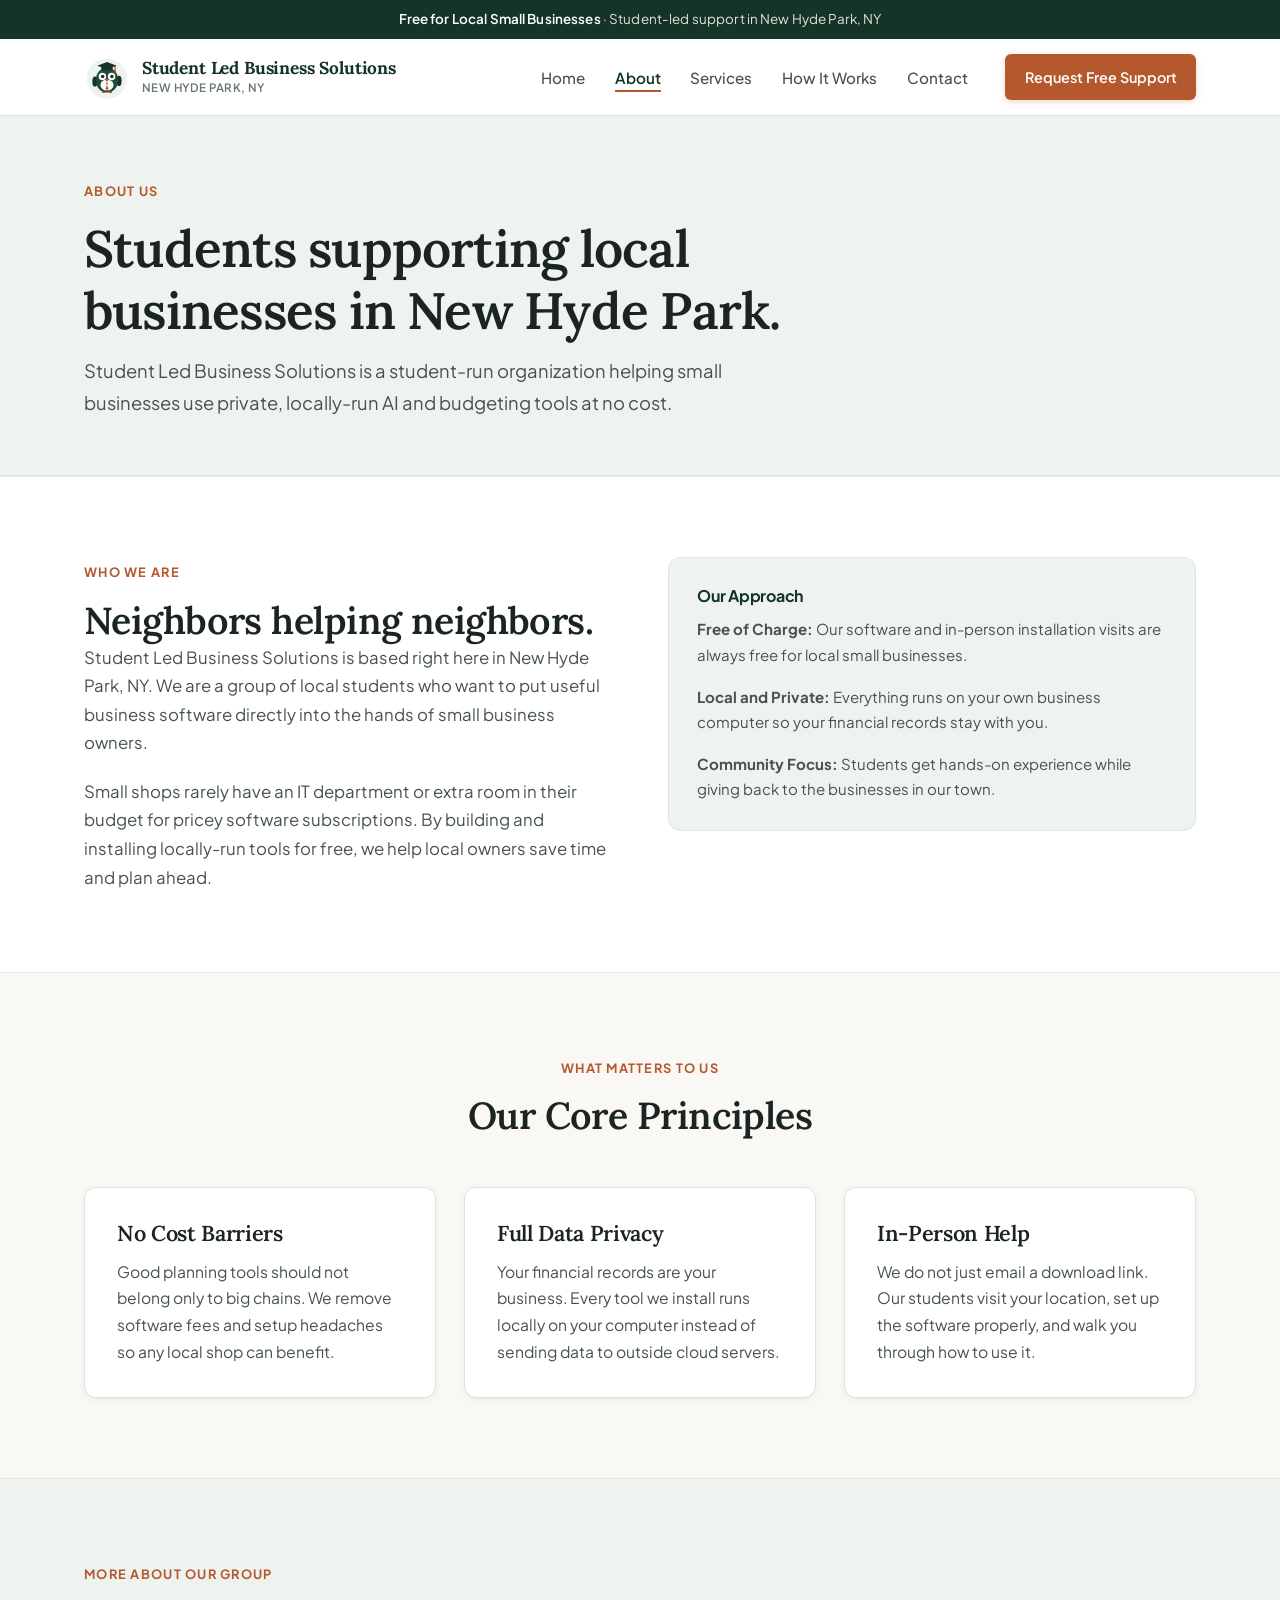
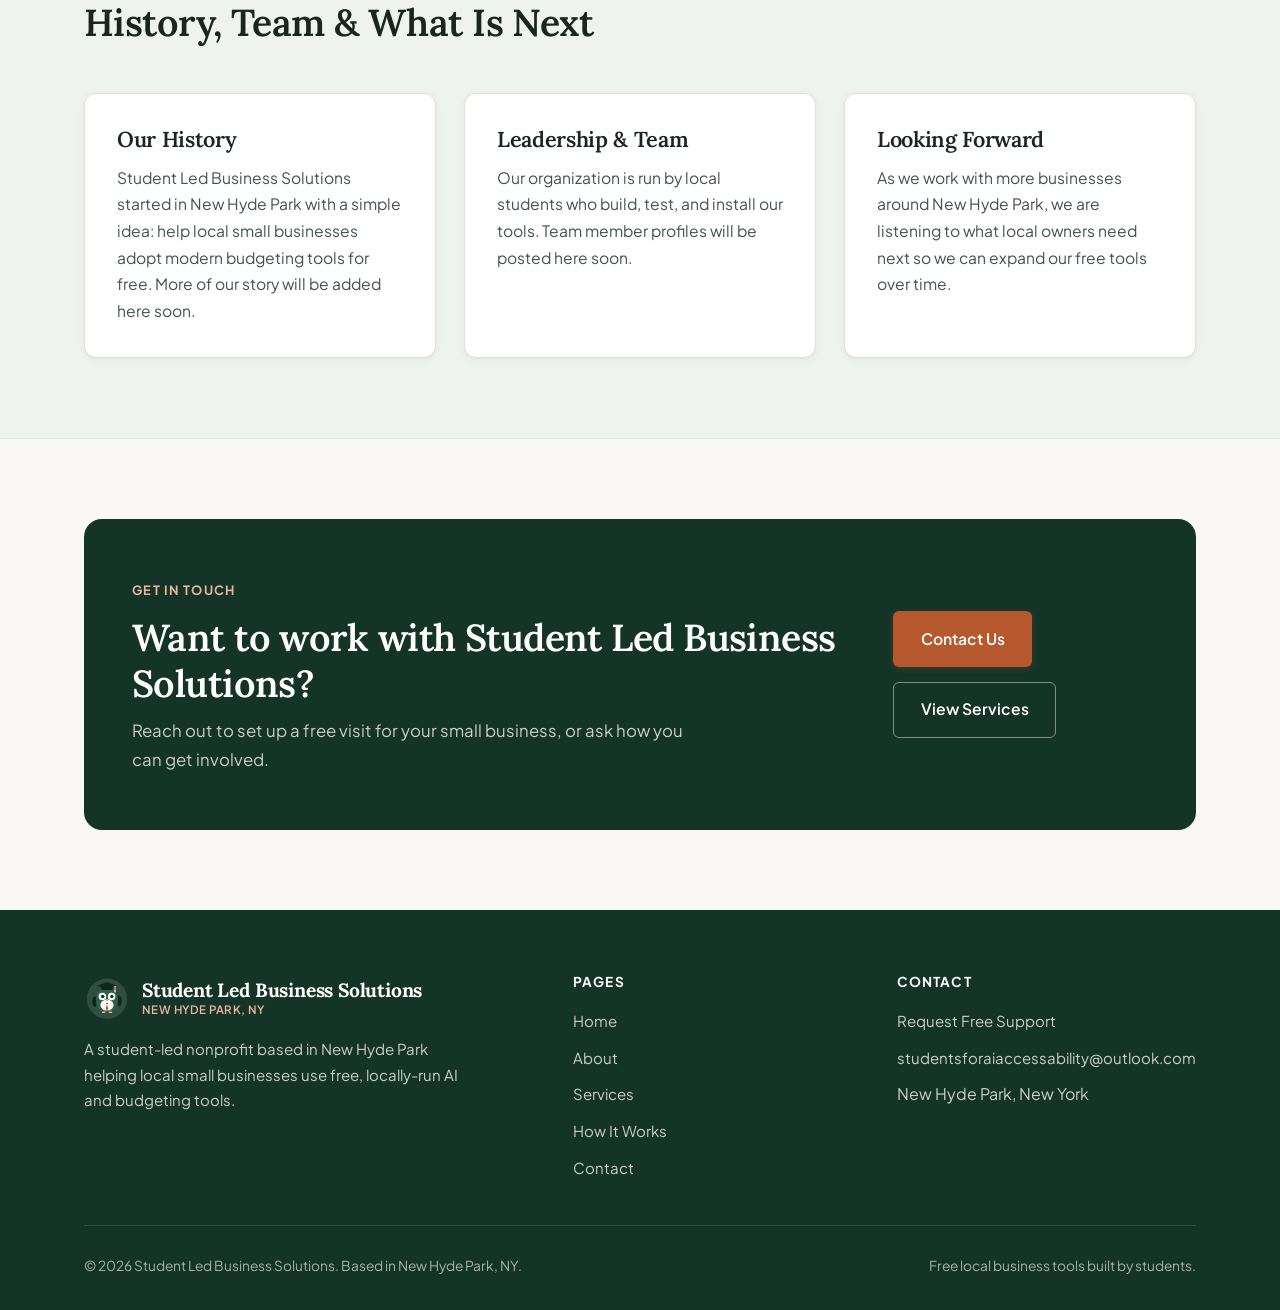
==== commit 259578db: "Set Ollie as official logo, refine copy, and fix icon alignment and scroll reveal" ====
--- a/about.html
+++ b/about.html
@@ -3,7 +3,7 @@
 <head>
     <meta charset="UTF-8">
     <meta name="viewport" content="width=device-width, initial-scale=1.0">
-    <meta name="description" content="Learn about Student Led Business Solutions, a student-led nonprofit initiative in New Hyde Park, NY helping local small businesses access free, locally-run technology.">
+    <meta name="description" content="About Student Led Business Solutions, a student-led nonprofit in New Hyde Park, NY helping local small businesses access free, locally-run tools.">
     <title>About Us | Student Led Business Solutions</title>
     <link rel="preconnect" href="https://fonts.googleapis.com">
     <link rel="preconnect" href="https://fonts.gstatic.com" crossorigin>
@@ -12,21 +12,35 @@
 </head>
 <body>
     <div class="utility-bar">
-        <strong>100% Free Community Initiative</strong> &middot; Student-led support for local small businesses in New Hyde Park, NY
+        <strong>Free for Local Small Businesses</strong> &middot; Student-led support in New Hyde Park, NY
     </div>
 
     <header>
         <nav class="navbar" aria-label="Primary Navigation">
             <a href="index.html" class="brand" id="nav-brand">
-                <svg class="brand-mark" viewBox="0 0 40 40" fill="none" xmlns="http://www.w3.org/2000/svg" aria-hidden="true">
-                    <rect width="40" height="40" rx="10" fill="#153428"/>
-                    <path d="M12 26V18.5C12 14.91 14.91 12 18.5 12H28V19.5C28 23.09 25.09 26 21.5 26H12Z" fill="#EEF3EF" fill-opacity="0.18"/>
-                    <path d="M13 27L20 13L27 27" stroke="#F7F5F0" stroke-width="2.4" stroke-linecap="round" stroke-linejoin="round"/>
-                    <path d="M16 22.5H24" stroke="#E7B89C" stroke-width="2.4" stroke-linecap="round"/>
+                <svg class="brand-mark" viewBox="0 0 80 80" fill="none" xmlns="http://www.w3.org/2000/svg" aria-hidden="true">
+                    <circle cx="40" cy="43" r="35" fill="#EEF3EF"/>
+                    <ellipse cx="19" cy="48" rx="4.5" ry="9" fill="#153428"/>
+                    <ellipse class="mascot-wing-right" cx="61" cy="47" rx="4.5" ry="9" fill="#153428"/>
+                    <rect x="21" y="24" width="38" height="43" rx="19" fill="#1E4A3A"/>
+                    <ellipse cx="40" cy="54" rx="11.5" ry="9.5" fill="#FAF8F4"/>
+                    <polygon points="40,49.5 42.2,51.5 40,53.5 37.8,51.5" fill="#B5582E"/>
+                    <polygon points="40,53.5 42.4,60.5 40,63.5 37.6,60.5" fill="#B5582E"/>
+                    <circle cx="32" cy="39" r="6.5" fill="#FFFFFF"/>
+                    <circle cx="48" cy="39" r="6.5" fill="#FFFFFF"/>
+                    <circle class="mascot-eye" cx="32.5" cy="39" r="3" fill="#153428"/>
+                    <circle class="mascot-eye" cx="48.5" cy="39" r="3" fill="#153428"/>
+                    <polygon points="37,44 43,44 40,49" fill="#B5582E"/>
+                    <rect x="30" y="22" width="20" height="6" rx="2" fill="#153428"/>
+                    <polygon points="40,14 57,20.5 40,26.5 23,20.5" fill="#153428"/>
+                    <line x1="54" y1="21.5" x2="54" y2="29" stroke="#B5582E" stroke-width="2" stroke-linecap="round"/>
+                    <circle cx="54" cy="30" r="2" fill="#B5582E"/>
+                    <rect x="31" y="65" width="6" height="3" rx="1.5" fill="#B5582E"/>
+                    <rect x="43" y="65" width="6" height="3" rx="1.5" fill="#B5582E"/>
                 </svg>
                 <span class="brand-text">
                     <span class="brand-name">Student Led Business Solutions</span>
-                    <span class="brand-sub">New Hyde Park Nonprofit Initiative</span>
+                    <span class="brand-sub">New Hyde Park, NY</span>
                 </span>
             </a>
 
@@ -50,9 +64,9 @@
     <main>
         <section class="page-header">
             <div class="container">
-                <span class="eyebrow">About Our Organization</span>
-                <h1>Students serving New Hyde Park&rsquo;s independent businesses.</h1>
-                <p class="lead">Student Led Business Solutions is a grassroots, student-run initiative committed to making practical AI and business planning tools accessible to neighborhood shops at no cost.</p>
+                <span class="eyebrow">About Us</span>
+                <h1>Students supporting local businesses in New Hyde Park.</h1>
+                <p class="lead">Student Led Business Solutions is a student-run organization helping small businesses use private, locally-run AI and budgeting tools at no cost.</p>
             </div>
         </section>
 
@@ -60,16 +74,16 @@
             <div class="container split-grid align-start">
                 <div class="reveal">
                     <span class="eyebrow">Who We Are</span>
-                    <h2>Neighbors helping neighbors thrive.</h2>
-                    <p>Student Led Business Solutions is based right here in New Hyde Park, NY. We bring together motivated students with a shared purpose: putting modern technology directly into the hands of local small business owners.</p>
-                    <p>Small businesses are the backbone of our community, yet they rarely have dedicated IT teams or the budget for expensive enterprise software. By building and installing locally-run tools for free, we help local owners save time, plan ahead, and stay competitive.</p>
+                    <h2>Neighbors helping neighbors.</h2>
+                    <p>Student Led Business Solutions is based right here in New Hyde Park, NY. We are a group of local students who want to put useful business software directly into the hands of small business owners.</p>
+                    <p>Small shops rarely have an IT department or extra room in their budget for pricey software subscriptions. By building and installing locally-run tools for free, we help local owners save time and plan ahead.</p>
                 </div>
 
                 <div class="privacy-box reveal">
-                    <h4>Our Guiding Commitment</h4>
-                    <p><strong>No Fees, Ever:</strong> Our tools and on-site installation visits are provided completely free to qualifying local businesses.</p>
-                    <p><strong>Local &amp; Private:</strong> We install software directly on your own computer so sensitive financial records stay under your roof.</p>
-                    <p><strong>Community Education:</strong> Students gain meaningful, real-world engineering and service experience while supporting the town they live in.</p>
+                    <h4>Our Approach</h4>
+                    <p><strong>Free of Charge:</strong> Our software and in-person installation visits are always free for local small businesses.</p>
+                    <p><strong>Local and Private:</strong> Everything runs on your own business computer so your financial records stay with you.</p>
+                    <p><strong>Community Focus:</strong> Students get hands-on experience while giving back to the businesses in our town.</p>
                 </div>
             </div>
         </section>
@@ -77,27 +91,24 @@
         <section class="band">
             <div class="container">
                 <div class="section-header centered reveal">
-                    <span class="eyebrow">Core Values</span>
-                    <h2>What Guides Our Work</h2>
+                    <span class="eyebrow">What Matters to Us</span>
+                    <h2>Our Core Principles</h2>
                 </div>
 
                 <div class="card-grid">
                     <article class="card reveal">
-                        <span class="card-tag">01 &middot; Access</span>
-                        <h3>Technology Without Barriers</h3>
-                        <p>Financial planning and automation tools shouldn&rsquo;t belong exclusively to large corporations. We remove cost and technical complexity so any local shop can benefit.</p>
-                    </article>
-
-                    <article class="card reveal">
-                        <span class="card-tag">02 &middot; Trust</span>
-                        <h3>Complete Data Ownership</h3>
-                        <p>Small business finances are personal and sensitive. Every solution we offer is designed to run locally on your machine—never relying on external cloud data harvesting.</p>
-                    </article>
-
-                    <article class="card reveal">
-                        <span class="card-tag">03 &middot; Service</span>
-                        <h3>In-Person Partnership</h3>
-                        <p>We don&rsquo;t just hand over a download link. Our students show up in person, configure the software properly, and make sure you feel confident using it.</p>
+                        <h3>No Cost Barriers</h3>
+                        <p>Good planning tools should not belong only to big chains. We remove software fees and setup headaches so any local shop can benefit.</p>
+                    </article>
+
+                    <article class="card reveal">
+                        <h3>Full Data Privacy</h3>
+                        <p>Your financial records are your business. Every tool we install runs locally on your computer instead of sending data to outside cloud servers.</p>
+                    </article>
+
+                    <article class="card reveal">
+                        <h3>In-Person Help</h3>
+                        <p>We do not just email a download link. Our students visit your location, set up the software properly, and walk you through how to use it.</p>
                     </article>
                 </div>
             </div>
@@ -106,28 +117,28 @@
         <section class="band band-sage">
             <div class="container">
                 <div class="section-header reveal">
-                    <span class="eyebrow">Growing Together</span>
-                    <h2>Our Story, Team &amp; Future</h2>
+                    <span class="eyebrow">More About Our Group</span>
+                    <h2>History, Team &amp; What Is Next</h2>
                 </div>
 
                 <div class="card-grid">
                     <article class="card reveal">
                         <h3>Our History</h3>
                         <!-- TODO: Add organization history when available -->
-                        <p>Founded in New Hyde Park by students passionate about community service and accessible technology, Student Led Business Solutions began with a simple goal: helping neighborhood businesses navigate modern tools without the cost. Our full founding story will be shared here soon.</p>
+                        <p>Student Led Business Solutions started in New Hyde Park with a simple idea: help local small businesses adopt modern budgeting tools for free. More of our story will be added here soon.</p>
                     </article>
 
                     <article class="card reveal">
                         <h3>Leadership &amp; Team</h3>
                         <!-- TODO: Add leadership information when available -->
                         <!-- TODO: Add team members information when available -->
-                        <p>Our organization is led and staffed entirely by local student volunteers who design, test, and install our community tools. Profiles of our student leaders and volunteers are coming soon.</p>
+                        <p>Our organization is run by local students who build, test, and install our tools. Team member profiles will be posted here soon.</p>
                     </article>
 
                     <article class="card reveal">
                         <h3>Looking Forward</h3>
                         <!-- TODO: Add mission expansion details when available -->
-                        <p>As we partner with more New Hyde Park businesses, we are listening closely to local needs to guide our next generation of free, locally-run tools and community workshops. Expansion updates will be posted here as we grow.</p>
+                        <p>As we work with more businesses around New Hyde Park, we are listening to what local owners need next so we can expand our free tools over time.</p>
                     </article>
                 </div>
             </div>
@@ -136,38 +147,14 @@
         <section class="band">
             <div class="container">
                 <div class="cta-banner reveal">
-                    <div class="cta-mascot-wrap">
-                        <button type="button" class="mascot-button" id="about-mascot-btn" aria-label="Wave to Ollie the mascot">
-                            <svg class="mascot-svg mascot-svg-sm" viewBox="0 0 80 80" fill="none" xmlns="http://www.w3.org/2000/svg" aria-hidden="true">
-                                <circle cx="40" cy="43" r="33" fill="rgba(255,255,255,0.12)"/>
-                                <ellipse cx="19" cy="48" rx="4.5" ry="9" fill="#0F261D"/>
-                                <ellipse class="mascot-wing-right" cx="61" cy="47" rx="4.5" ry="9" fill="#0F261D"/>
-                                <rect x="21" y="24" width="38" height="43" rx="19" fill="#29614C"/>
-                                <ellipse cx="40" cy="54" rx="11.5" ry="9.5" fill="#FAF8F4"/>
-                                <polygon points="40,49.5 42.2,51.5 40,53.5 37.8,51.5" fill="#B5582E"/>
-                                <polygon points="40,53.5 42.4,60.5 40,63.5 37.6,60.5" fill="#B5582E"/>
-                                <circle cx="32" cy="39" r="6.5" fill="#FFFFFF"/>
-                                <circle cx="48" cy="39" r="6.5" fill="#FFFFFF"/>
-                                <circle class="mascot-eye" cx="32.5" cy="39" r="3" fill="#153428"/>
-                                <circle class="mascot-eye" cx="48.5" cy="39" r="3" fill="#153428"/>
-                                <polygon points="37,44 43,44 40,49" fill="#E7B89C"/>
-                                <rect x="30" y="22" width="20" height="6" rx="2" fill="#0F261D"/>
-                                <polygon points="40,14 57,20.5 40,26.5 23,20.5" fill="#0F261D"/>
-                                <line x1="54" y1="21.5" x2="54" y2="29" stroke="#E7B89C" stroke-width="2" stroke-linecap="round"/>
-                                <circle cx="54" cy="30" r="2" fill="#E7B89C"/>
-                                <rect x="31" y="65" width="6" height="3" rx="1.5" fill="#E7B89C"/>
-                                <rect x="43" y="65" width="6" height="3" rx="1.5" fill="#E7B89C"/>
-                            </svg>
-                        </button>
-                        <div>
-                            <span class="eyebrow eyebrow-light">Partner With Us</span>
-                            <h2>Want to work with Student Led Business Solutions?</h2>
-                            <p>Reach out to schedule a free consultation for your small business, or connect with us to learn how you can support our student-led mission.</p>
-                        </div>
+                    <div>
+                        <span class="eyebrow eyebrow-light">Get in Touch</span>
+                        <h2>Want to work with Student Led Business Solutions?</h2>
+                        <p>Reach out to set up a free visit for your small business, or ask how you can get involved.</p>
                     </div>
                     <div class="btn-group">
-                        <a href="contact.html" class="btn btn-primary" id="about-contact-btn">Get in Touch</a>
-                        <a href="services.html" class="btn btn-outline-light" id="about-services-btn">View Our Services</a>
+                        <a href="contact.html" class="btn btn-primary" id="about-contact-btn">Contact Us</a>
+                        <a href="services.html" class="btn btn-outline-light" id="about-services-btn">View Services</a>
                     </div>
                 </div>
             </div>
@@ -179,34 +166,49 @@
             <div class="footer-grid">
                 <div class="footer-brand">
                     <a href="index.html" class="brand">
-                        <svg class="brand-mark" viewBox="0 0 40 40" fill="none" xmlns="http://www.w3.org/2000/svg" aria-hidden="true">
-                            <rect width="40" height="40" rx="10" fill="#1E4A3A"/>
-                            <path d="M13 27L20 13L27 27" stroke="#F7F5F0" stroke-width="2.4" stroke-linecap="round" stroke-linejoin="round"/>
-                            <path d="M16 22.5H24" stroke="#E7B89C" stroke-width="2.4" stroke-linecap="round"/>
+                        <svg class="brand-mark" viewBox="0 0 80 80" fill="none" xmlns="http://www.w3.org/2000/svg" aria-hidden="true">
+                            <circle cx="40" cy="43" r="35" fill="rgba(255,255,255,0.12)"/>
+                            <ellipse cx="19" cy="48" rx="4.5" ry="9" fill="#0F261D"/>
+                            <ellipse class="mascot-wing-right" cx="61" cy="47" rx="4.5" ry="9" fill="#0F261D"/>
+                            <rect x="21" y="24" width="38" height="43" rx="19" fill="#29614C"/>
+                            <ellipse cx="40" cy="54" rx="11.5" ry="9.5" fill="#FAF8F4"/>
+                            <polygon points="40,49.5 42.2,51.5 40,53.5 37.8,51.5" fill="#B5582E"/>
+                            <polygon points="40,53.5 42.4,60.5 40,63.5 37.6,60.5" fill="#B5582E"/>
+                            <circle cx="32" cy="39" r="6.5" fill="#FFFFFF"/>
+                            <circle cx="48" cy="39" r="6.5" fill="#FFFFFF"/>
+                            <circle class="mascot-eye" cx="32.5" cy="39" r="3" fill="#153428"/>
+                            <circle class="mascot-eye" cx="48.5" cy="39" r="3" fill="#153428"/>
+                            <polygon points="37,44 43,44 40,49" fill="#E7B89C"/>
+                            <rect x="30" y="22" width="20" height="6" rx="2" fill="#0F261D"/>
+                            <polygon points="40,14 57,20.5 40,26.5 23,20.5" fill="#0F261D"/>
+                            <line x1="54" y1="21.5" x2="54" y2="29" stroke="#E7B89C" stroke-width="2" stroke-linecap="round"/>
+                            <circle cx="54" cy="30" r="2" fill="#E7B89C"/>
+                            <rect x="31" y="65" width="6" height="3" rx="1.5" fill="#E7B89C"/>
+                            <rect x="43" y="65" width="6" height="3" rx="1.5" fill="#E7B89C"/>
                         </svg>
                         <span class="brand-text">
                             <span class="brand-name">Student Led Business Solutions</span>
                             <span class="brand-sub">New Hyde Park, NY</span>
                         </span>
                     </a>
-                    <p>A student-led community initiative dedicated to helping local small businesses access practical, locally-run AI and financial tools completely free of charge.</p>
+                    <p>A student-led nonprofit based in New Hyde Park helping local small businesses use free, locally-run AI and budgeting tools.</p>
                 </div>
 
                 <div class="footer-col">
-                    <h4>Explore</h4>
+                    <h4>Pages</h4>
                     <ul class="footer-links">
                         <li><a href="index.html">Home</a></li>
-                        <li><a href="about.html">About Us</a></li>
-                        <li><a href="services.html">Services &amp; Tools</a></li>
+                        <li><a href="about.html">About</a></li>
+                        <li><a href="services.html">Services</a></li>
                         <li><a href="how-it-works.html">How It Works</a></li>
-                        <li><a href="contact.html">Contact Us</a></li>
+                        <li><a href="contact.html">Contact</a></li>
                     </ul>
                 </div>
 
                 <div class="footer-col">
-                    <h4>Connect</h4>
+                    <h4>Contact</h4>
                     <ul class="footer-links">
-                        <li><a href="contact.html">Request Free Assistance</a></li>
+                        <li><a href="contact.html">Request Free Support</a></li>
                         <li><a href="mailto:studentsforaiaccessability@outlook.com">studentsforaiaccessability@outlook.com</a></li>
                         <li>New Hyde Park, New York</li>
                     </ul>
@@ -215,7 +217,7 @@
 
             <div class="footer-bottom">
                 <p>&copy; 2026 Student Led Business Solutions. Based in New Hyde Park, NY.</p>
-                <p>Empowering local small businesses through free, privacy-first technology.</p>
+                <p>Free local business tools built by students.</p>
             </div>
         </div>
     </footer>
--- a/css/styles.css
+++ b/css/styles.css
@@ -247,8 +247,8 @@
 }
 
 .brand-mark {
-    width: 40px;
-    height: 40px;
+    width: 46px;
+    height: 46px;
     flex-shrink: 0;
 }
 
@@ -442,20 +442,21 @@
 .hero-meta {
     display: flex;
     flex-wrap: wrap;
-    gap: 1.5rem;
+    gap: 0.75rem 1.25rem;
     margin-top: 2.25rem;
     padding-top: 1.5rem;
     border-top: 1px solid var(--border-warm);
-    font-size: 0.9rem;
+    font-size: 0.86rem;
     color: var(--ink-muted);
 }
 
 .hero-meta-item {
     display: flex;
     align-items: center;
-    gap: 0.5rem;
+    gap: 0.45rem;
     font-weight: 500;
     color: var(--ink-body);
+    white-space: nowrap;
 }
 
 .hero-meta-item svg {
@@ -501,8 +502,8 @@
 }
 
 .pledge-icon {
-    width: 34px;
-    height: 34px;
+    width: 36px;
+    height: 36px;
     border-radius: 8px;
     background-color: var(--sage-bg);
     color: var(--forest);
@@ -520,7 +521,7 @@
     margin-bottom: 0.15rem;
 }
 
-.pledge-list span {
+.pledge-list div span {
     display: block;
     font-size: 0.9rem;
     color: var(--ink-body);
@@ -1245,20 +1246,20 @@
 /* Hero Staggered Entrance */
 .hero-copy > *,
 .page-header .container > * {
-    animation: fadeUpIn 0.6s var(--ease) both;
+    animation: fadeUpIn 0.45s var(--ease) both;
 }
 
 .hero-copy > *:nth-child(1),
-.page-header .container > *:nth-child(1) { animation-delay: 0.04s; }
+.page-header .container > *:nth-child(1) { animation-delay: 0s; }
 .hero-copy > *:nth-child(2),
-.page-header .container > *:nth-child(2) { animation-delay: 0.12s; }
+.page-header .container > *:nth-child(2) { animation-delay: 0.05s; }
 .hero-copy > *:nth-child(3),
-.page-header .container > *:nth-child(3) { animation-delay: 0.2s; }
-.hero-copy > *:nth-child(4) { animation-delay: 0.28s; }
-.hero-copy > *:nth-child(5) { animation-delay: 0.36s; }
+.page-header .container > *:nth-child(3) { animation-delay: 0.1s; }
+.hero-copy > *:nth-child(4) { animation-delay: 0.15s; }
+.hero-copy > *:nth-child(5) { animation-delay: 0.2s; }
 
 .pledge-card {
-    animation: fadeUpIn 0.7s var(--ease) 0.2s both;
+    animation: fadeUpIn 0.5s var(--ease) 0.1s both;
 }
 
 /* Interactive Micro-Animations */
@@ -1375,59 +1376,13 @@
     transition: transform 0.25s var(--ease);
 }
 
+.brand:hover .mascot-wing-right,
 .mascot-button:hover .mascot-wing-right,
 .mascot-button:focus-visible .mascot-wing-right,
 .mascot-button.is-hopping .mascot-wing-right {
     animation: mascotWave 0.7s ease-in-out;
 }
 
-.mascot-speech {
-    background-color: var(--sage-bg);
-    border: 1px solid var(--sage-tint);
-    border-radius: var(--radius-md);
-    padding: 0.75rem 1rem;
-    position: relative;
-    flex: 1;
-}
-
-.mascot-speech::before {
-    content: '';
-    position: absolute;
-    left: -7px;
-    top: 50%;
-    width: 12px;
-    height: 12px;
-    background-color: var(--sage-bg);
-    border-left: 1px solid var(--sage-tint);
-    border-bottom: 1px solid var(--sage-tint);
-    transform: translateY(-50%) rotate(45deg);
-}
-
-.mascot-speech-name {
-    display: block;
-    font-size: 0.74rem;
-    font-weight: 700;
-    letter-spacing: 0.06em;
-    text-transform: uppercase;
-    color: var(--clay);
-    margin-bottom: 0.2rem;
-}
-
-.mascot-speech-text {
-    font-size: 0.9rem;
-    color: var(--forest-deep);
-    line-height: 1.45;
-    margin: 0;
-    transition: opacity 0.2s ease;
-}
-
-.mascot-hint {
-    display: block;
-    margin-top: 0.3rem;
-    font-size: 0.74rem;
-    color: var(--ink-muted);
-}
-
 .cta-mascot-wrap {
     display: flex;
     align-items: center;
@@ -1435,13 +1390,13 @@
 }
 
 /* Staggered Scroll Reveal Animation */
-.reveal {
+.js-reveal .reveal {
     opacity: 0;
-    transform: translateY(20px);
-    transition: opacity 0.6s var(--ease) var(--reveal-delay, 0ms), transform 0.6s var(--ease) var(--reveal-delay, 0ms);
-}
-
-.reveal.is-visible {
+    transform: translateY(16px);
+    transition: opacity 0.45s var(--ease) var(--reveal-delay, 0ms), transform 0.45s var(--ease) var(--reveal-delay, 0ms);
+}
+
+.js-reveal .reveal.is-visible {
     opacity: 1;
     transform: translateY(0);
 }
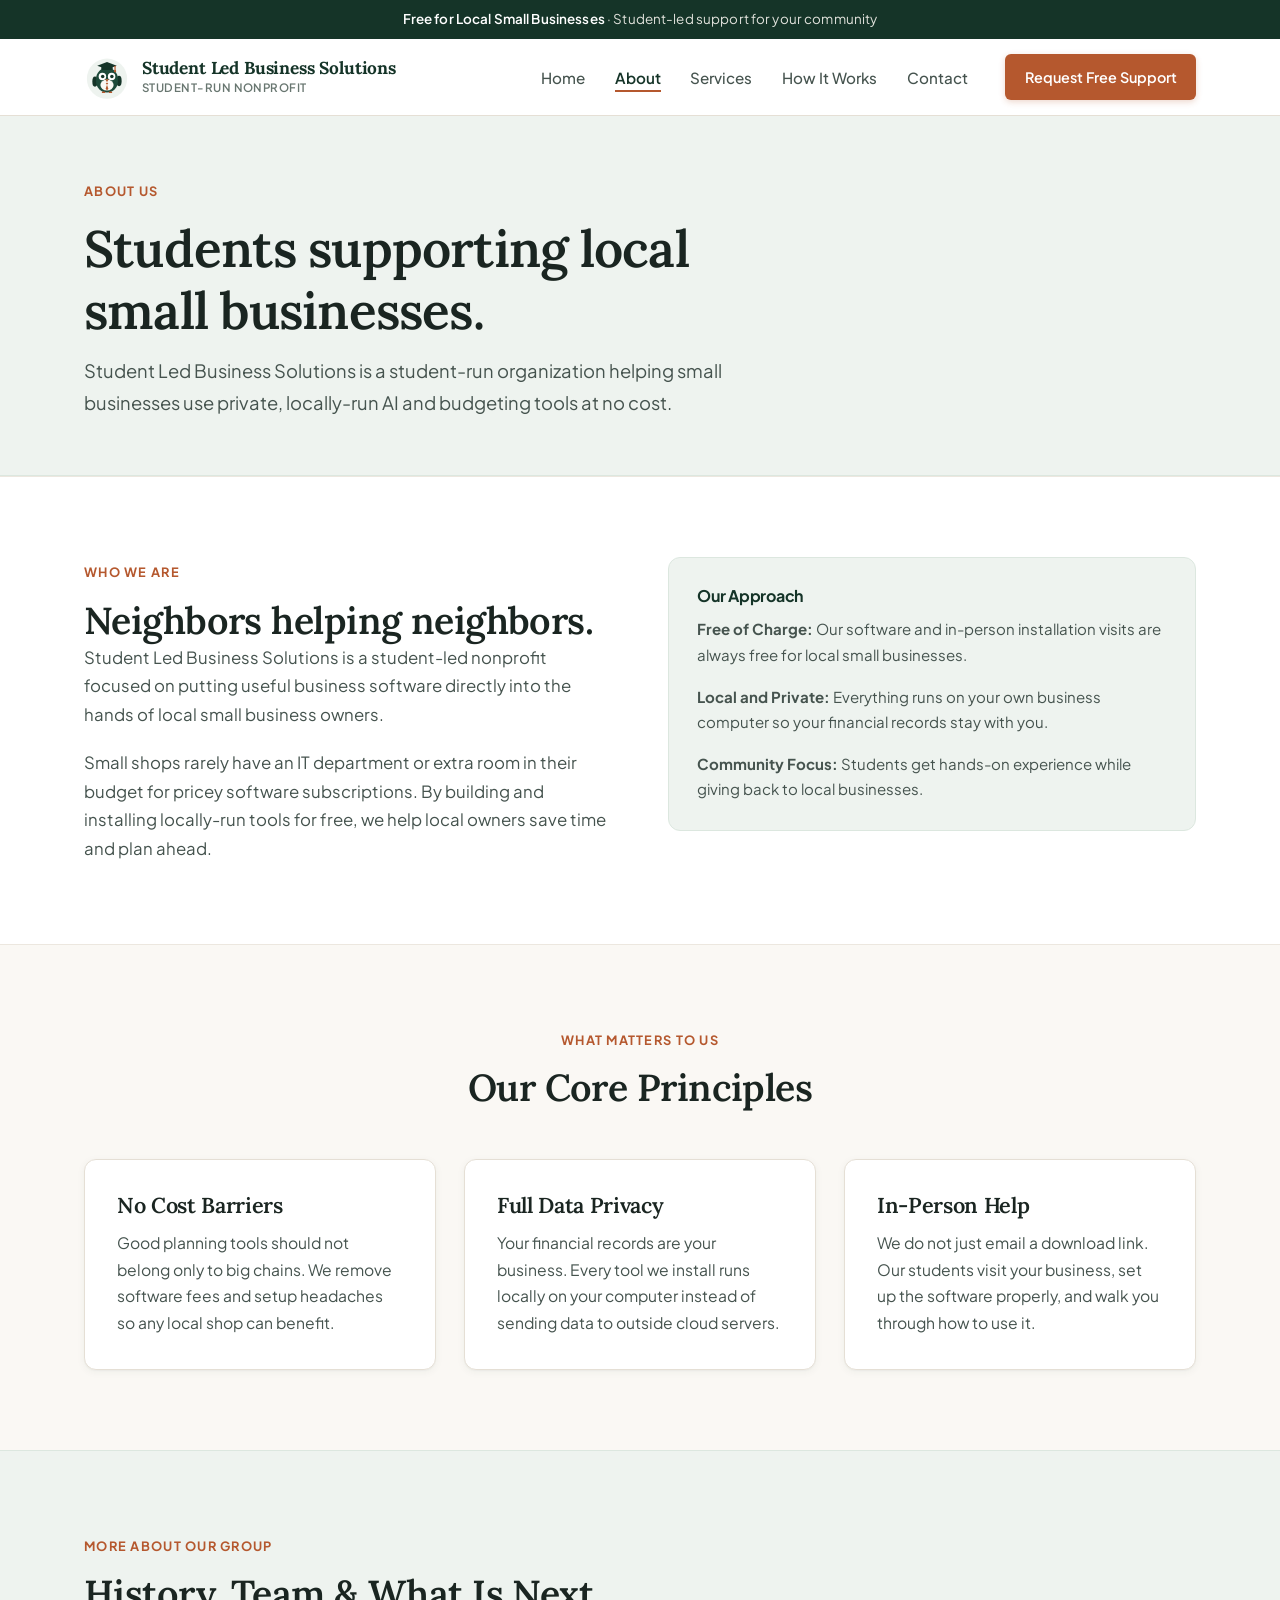
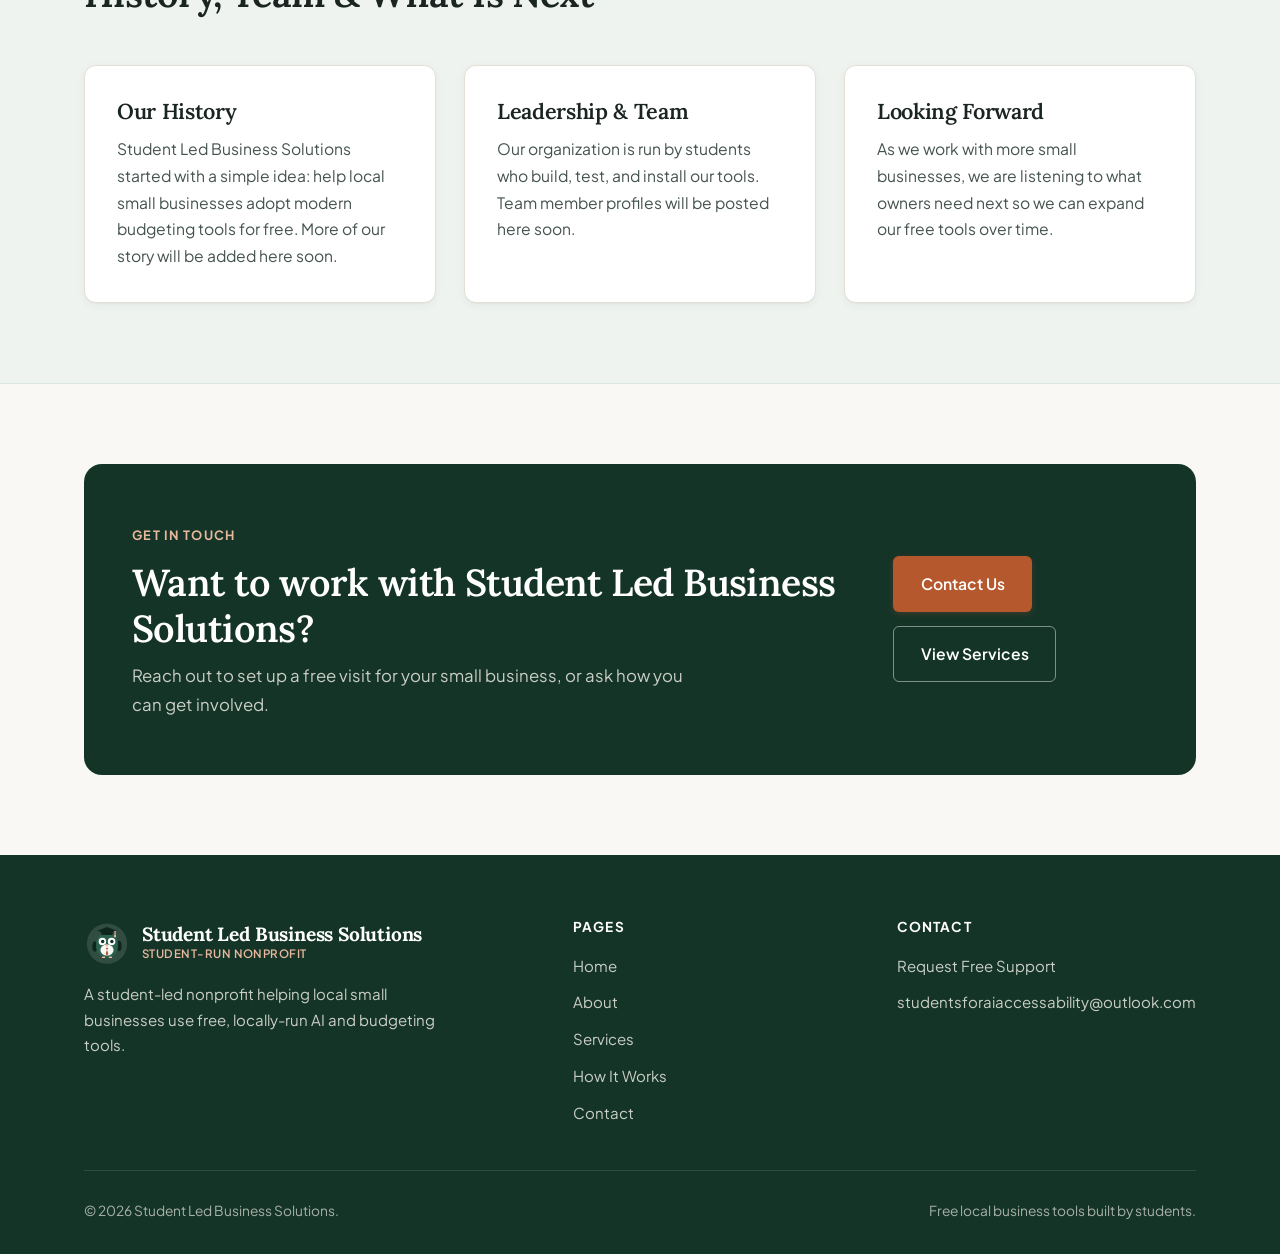
==== commit 480f89bb: "Remove specific location references across all pages" ====
--- a/about.html
+++ b/about.html
@@ -3,7 +3,7 @@
 <head>
     <meta charset="UTF-8">
     <meta name="viewport" content="width=device-width, initial-scale=1.0">
-    <meta name="description" content="About Student Led Business Solutions, a student-led nonprofit in New Hyde Park, NY helping local small businesses access free, locally-run tools.">
+    <meta name="description" content="About Student Led Business Solutions, a student-led nonprofit helping local small businesses access free, locally-run tools.">
     <title>About Us | Student Led Business Solutions</title>
     <link rel="preconnect" href="https://fonts.googleapis.com">
     <link rel="preconnect" href="https://fonts.gstatic.com" crossorigin>
@@ -12,7 +12,7 @@
 </head>
 <body>
     <div class="utility-bar">
-        <strong>Free for Local Small Businesses</strong> &middot; Student-led support in New Hyde Park, NY
+        <strong>Free for Local Small Businesses</strong> &middot; Student-led support for your community
     </div>
 
     <header>
@@ -40,7 +40,7 @@
                 </svg>
                 <span class="brand-text">
                     <span class="brand-name">Student Led Business Solutions</span>
-                    <span class="brand-sub">New Hyde Park, NY</span>
+                    <span class="brand-sub">Student-Run Nonprofit</span>
                 </span>
             </a>
 
@@ -65,7 +65,7 @@
         <section class="page-header">
             <div class="container">
                 <span class="eyebrow">About Us</span>
-                <h1>Students supporting local businesses in New Hyde Park.</h1>
+                <h1>Students supporting local small businesses.</h1>
                 <p class="lead">Student Led Business Solutions is a student-run organization helping small businesses use private, locally-run AI and budgeting tools at no cost.</p>
             </div>
         </section>
@@ -75,7 +75,7 @@
                 <div class="reveal">
                     <span class="eyebrow">Who We Are</span>
                     <h2>Neighbors helping neighbors.</h2>
-                    <p>Student Led Business Solutions is based right here in New Hyde Park, NY. We are a group of local students who want to put useful business software directly into the hands of small business owners.</p>
+                    <p>Student Led Business Solutions is a student-led nonprofit focused on putting useful business software directly into the hands of local small business owners.</p>
                     <p>Small shops rarely have an IT department or extra room in their budget for pricey software subscriptions. By building and installing locally-run tools for free, we help local owners save time and plan ahead.</p>
                 </div>
 
@@ -83,7 +83,7 @@
                     <h4>Our Approach</h4>
                     <p><strong>Free of Charge:</strong> Our software and in-person installation visits are always free for local small businesses.</p>
                     <p><strong>Local and Private:</strong> Everything runs on your own business computer so your financial records stay with you.</p>
-                    <p><strong>Community Focus:</strong> Students get hands-on experience while giving back to the businesses in our town.</p>
+                    <p><strong>Community Focus:</strong> Students get hands-on experience while giving back to local businesses.</p>
                 </div>
             </div>
         </section>
@@ -108,7 +108,7 @@
 
                     <article class="card reveal">
                         <h3>In-Person Help</h3>
-                        <p>We do not just email a download link. Our students visit your location, set up the software properly, and walk you through how to use it.</p>
+                        <p>We do not just email a download link. Our students visit your business, set up the software properly, and walk you through how to use it.</p>
                     </article>
                 </div>
             </div>
@@ -125,20 +125,20 @@
                     <article class="card reveal">
                         <h3>Our History</h3>
                         <!-- TODO: Add organization history when available -->
-                        <p>Student Led Business Solutions started in New Hyde Park with a simple idea: help local small businesses adopt modern budgeting tools for free. More of our story will be added here soon.</p>
+                        <p>Student Led Business Solutions started with a simple idea: help local small businesses adopt modern budgeting tools for free. More of our story will be added here soon.</p>
                     </article>
 
                     <article class="card reveal">
                         <h3>Leadership &amp; Team</h3>
                         <!-- TODO: Add leadership information when available -->
                         <!-- TODO: Add team members information when available -->
-                        <p>Our organization is run by local students who build, test, and install our tools. Team member profiles will be posted here soon.</p>
+                        <p>Our organization is run by students who build, test, and install our tools. Team member profiles will be posted here soon.</p>
                     </article>
 
                     <article class="card reveal">
                         <h3>Looking Forward</h3>
                         <!-- TODO: Add mission expansion details when available -->
-                        <p>As we work with more businesses around New Hyde Park, we are listening to what local owners need next so we can expand our free tools over time.</p>
+                        <p>As we work with more small businesses, we are listening to what owners need next so we can expand our free tools over time.</p>
                     </article>
                 </div>
             </div>
@@ -188,10 +188,10 @@
                         </svg>
                         <span class="brand-text">
                             <span class="brand-name">Student Led Business Solutions</span>
-                            <span class="brand-sub">New Hyde Park, NY</span>
+                            <span class="brand-sub">Student-Run Nonprofit</span>
                         </span>
                     </a>
-                    <p>A student-led nonprofit based in New Hyde Park helping local small businesses use free, locally-run AI and budgeting tools.</p>
+                    <p>A student-led nonprofit helping local small businesses use free, locally-run AI and budgeting tools.</p>
                 </div>
 
                 <div class="footer-col">
@@ -210,13 +210,12 @@
                     <ul class="footer-links">
                         <li><a href="contact.html">Request Free Support</a></li>
                         <li><a href="mailto:studentsforaiaccessability@outlook.com">studentsforaiaccessability@outlook.com</a></li>
-                        <li>New Hyde Park, New York</li>
                     </ul>
                 </div>
             </div>
 
             <div class="footer-bottom">
-                <p>&copy; 2026 Student Led Business Solutions. Based in New Hyde Park, NY.</p>
+                <p>&copy; 2026 Student Led Business Solutions.</p>
                 <p>Free local business tools built by students.</p>
             </div>
         </div>
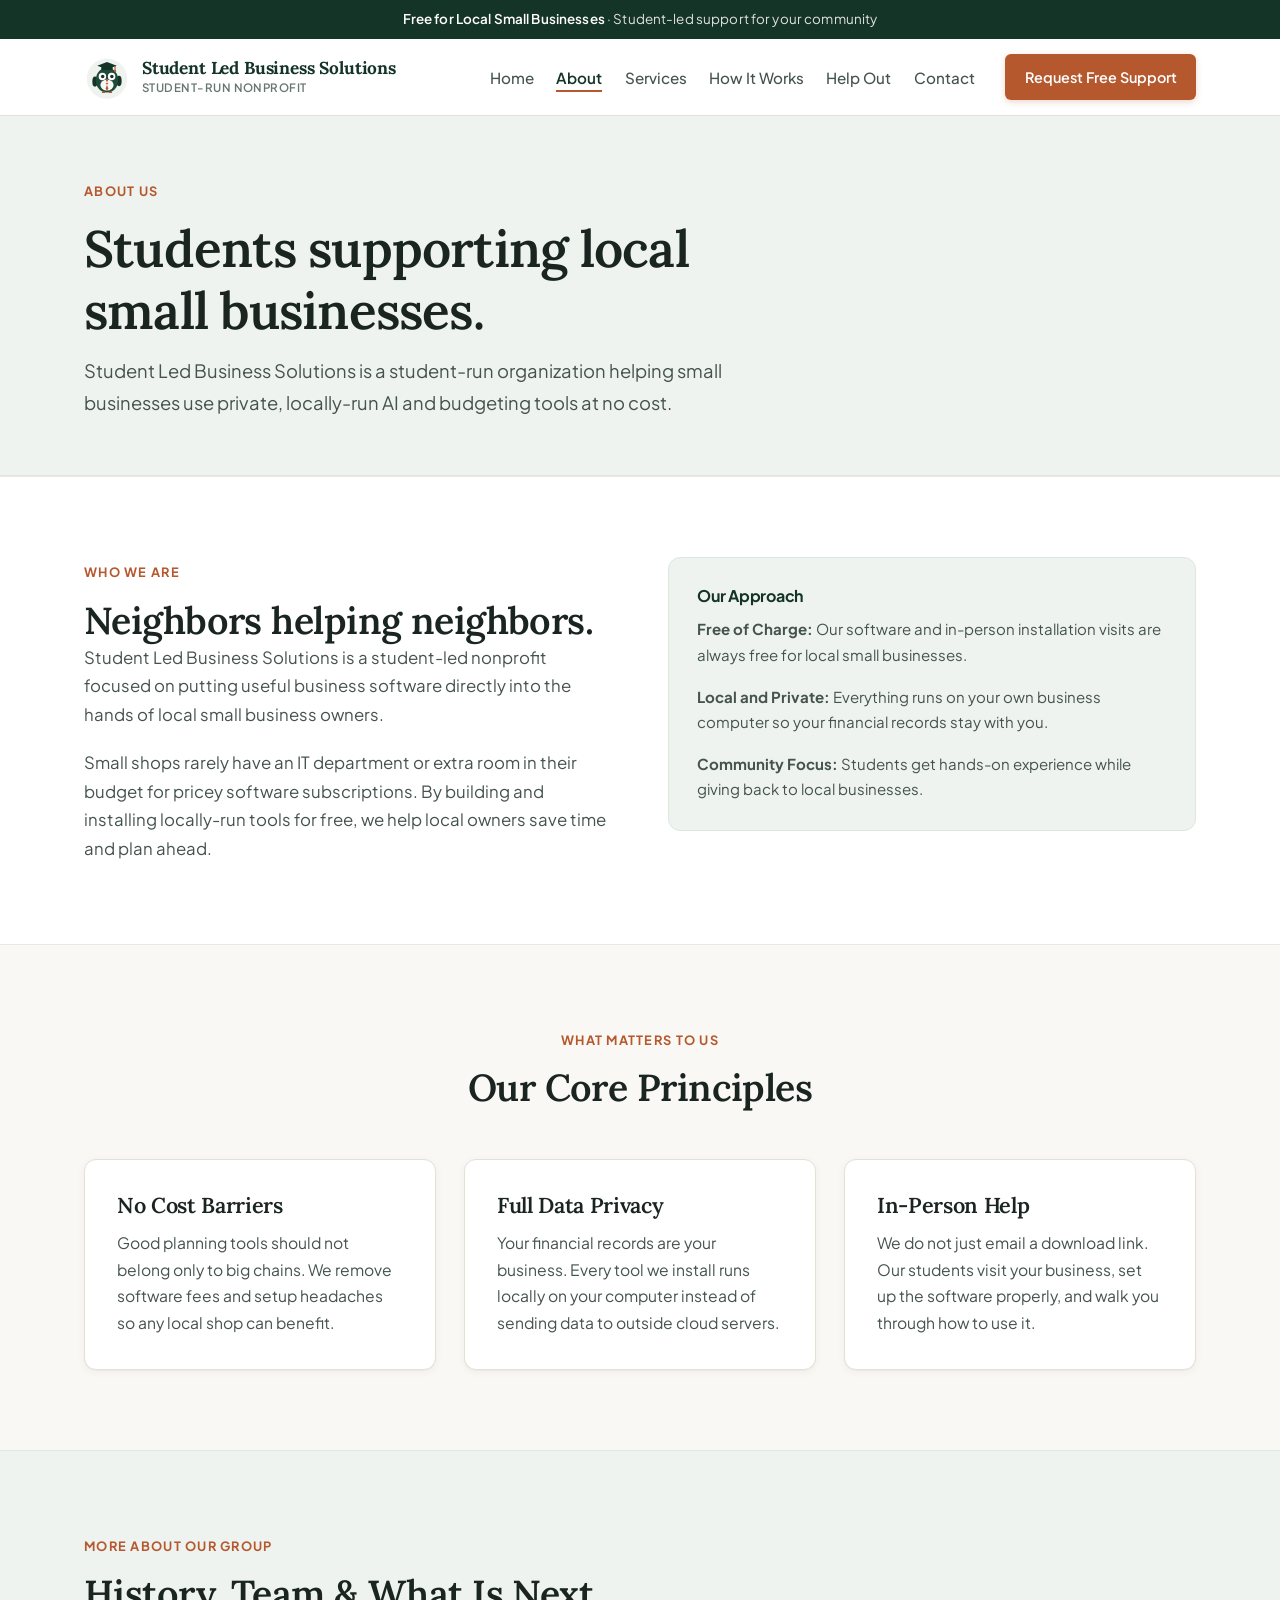
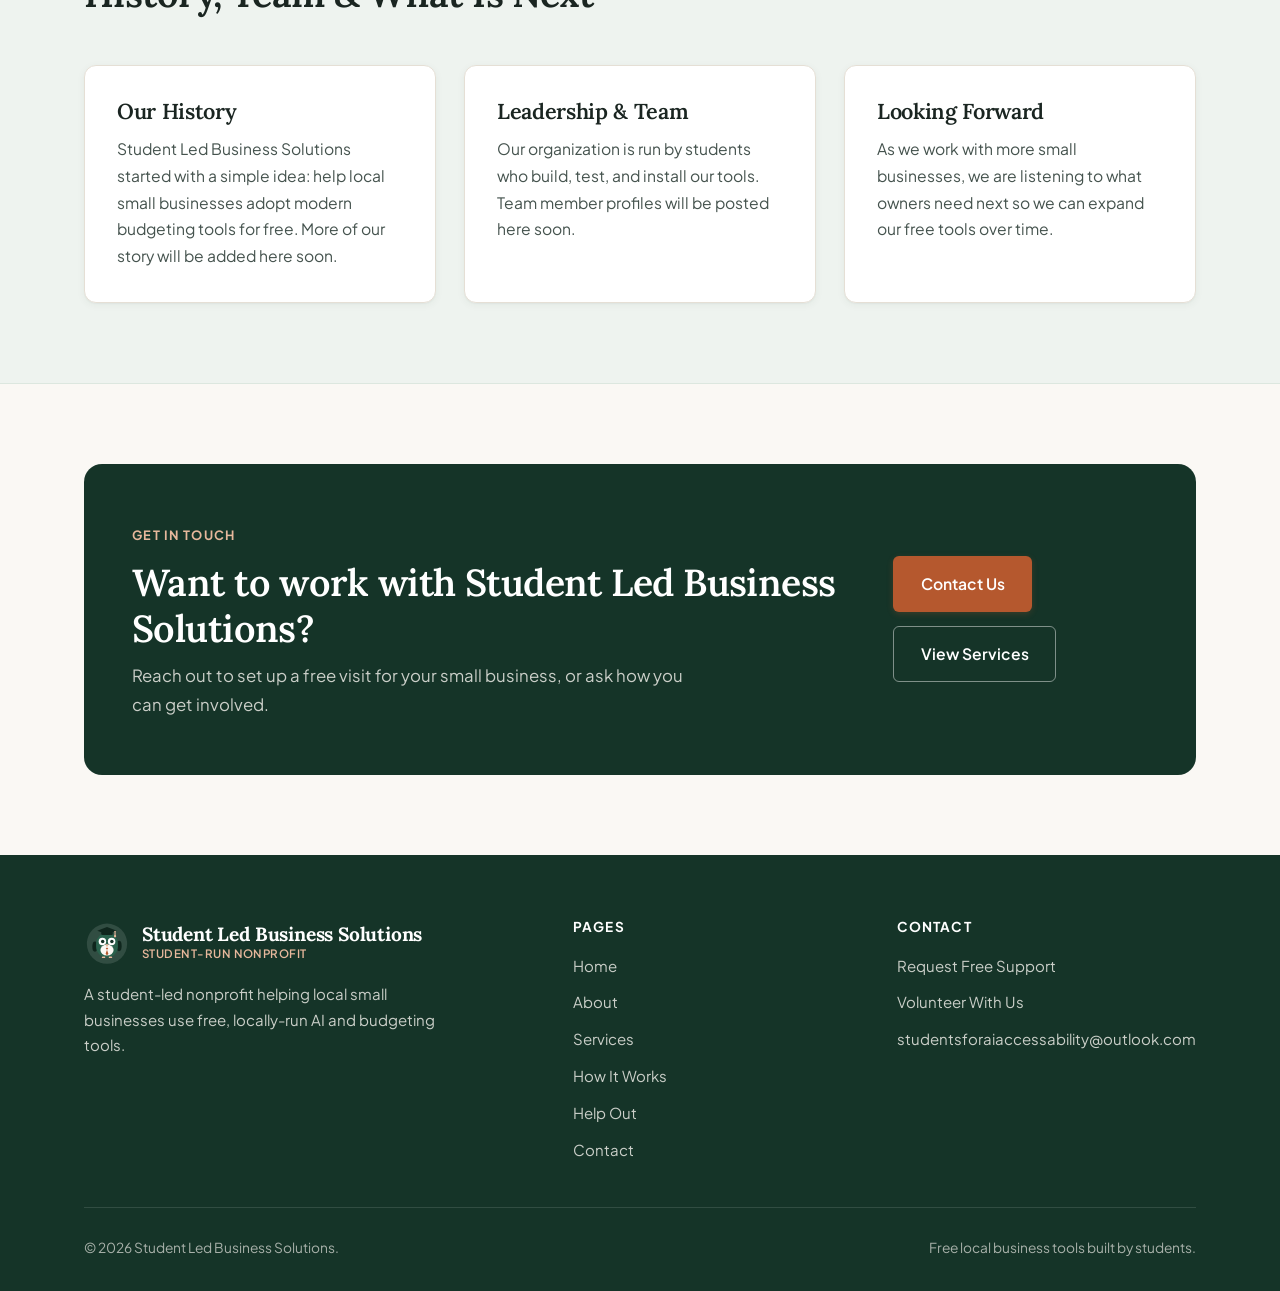
==== commit 2292f3a9: "Make contact form a setup request form and add Help Out volunteer page" ====
--- a/about.html
+++ b/about.html
@@ -49,6 +49,7 @@
                 <li><a href="about.html" class="nav-link active" id="nav-about">About</a></li>
                 <li><a href="services.html" class="nav-link" id="nav-services">Services</a></li>
                 <li><a href="how-it-works.html" class="nav-link" id="nav-how-it-works">How It Works</a></li>
+                <li><a href="help-out.html" class="nav-link" id="nav-help-out">Help Out</a></li>
                 <li><a href="contact.html" class="nav-link" id="nav-contact">Contact</a></li>
                 <li class="nav-cta"><a href="contact.html" class="btn btn-primary btn-sm" id="nav-cta-btn">Request Free Support</a></li>
             </ul>
@@ -201,6 +202,7 @@
                         <li><a href="about.html">About</a></li>
                         <li><a href="services.html">Services</a></li>
                         <li><a href="how-it-works.html">How It Works</a></li>
+                        <li><a href="help-out.html">Help Out</a></li>
                         <li><a href="contact.html">Contact</a></li>
                     </ul>
                 </div>
@@ -209,6 +211,7 @@
                     <h4>Contact</h4>
                     <ul class="footer-links">
                         <li><a href="contact.html">Request Free Support</a></li>
+                        <li><a href="help-out.html">Volunteer With Us</a></li>
                         <li><a href="mailto:studentsforaiaccessability@outlook.com">studentsforaiaccessability@outlook.com</a></li>
                     </ul>
                 </div>
--- a/css/styles.css
+++ b/css/styles.css
@@ -280,7 +280,7 @@
     display: flex;
     align-items: center;
     list-style: none;
-    gap: 1.85rem;
+    gap: 1.4rem;
 }
 
 .nav-link {
@@ -1056,6 +1056,18 @@
 
 .form-feedback.visible {
     display: block;
+}
+
+.form-feedback.error {
+    background-color: var(--clay-soft);
+    border-color: var(--clay);
+    color: var(--ink);
+}
+
+.btn:disabled {
+    opacity: 0.7;
+    cursor: not-allowed;
+    transform: none;
 }
 
 /* Community CTA Banner */
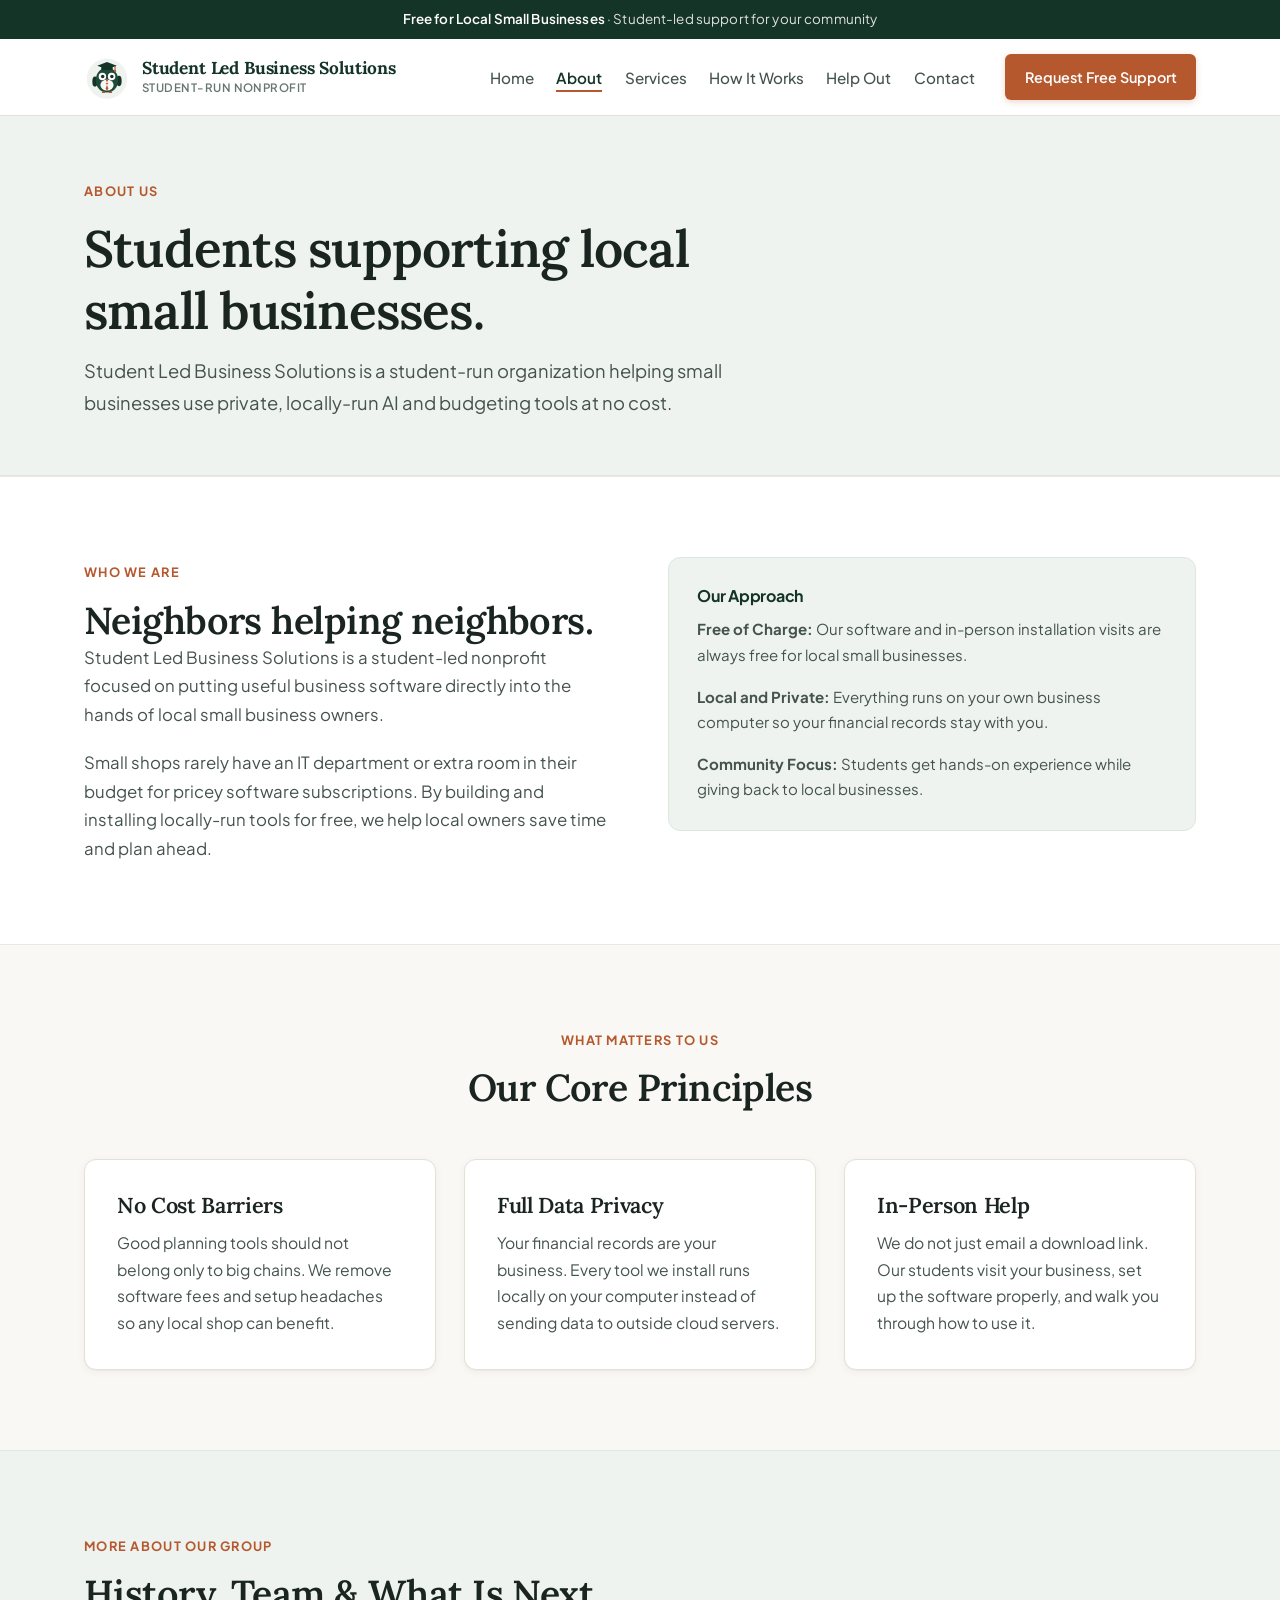
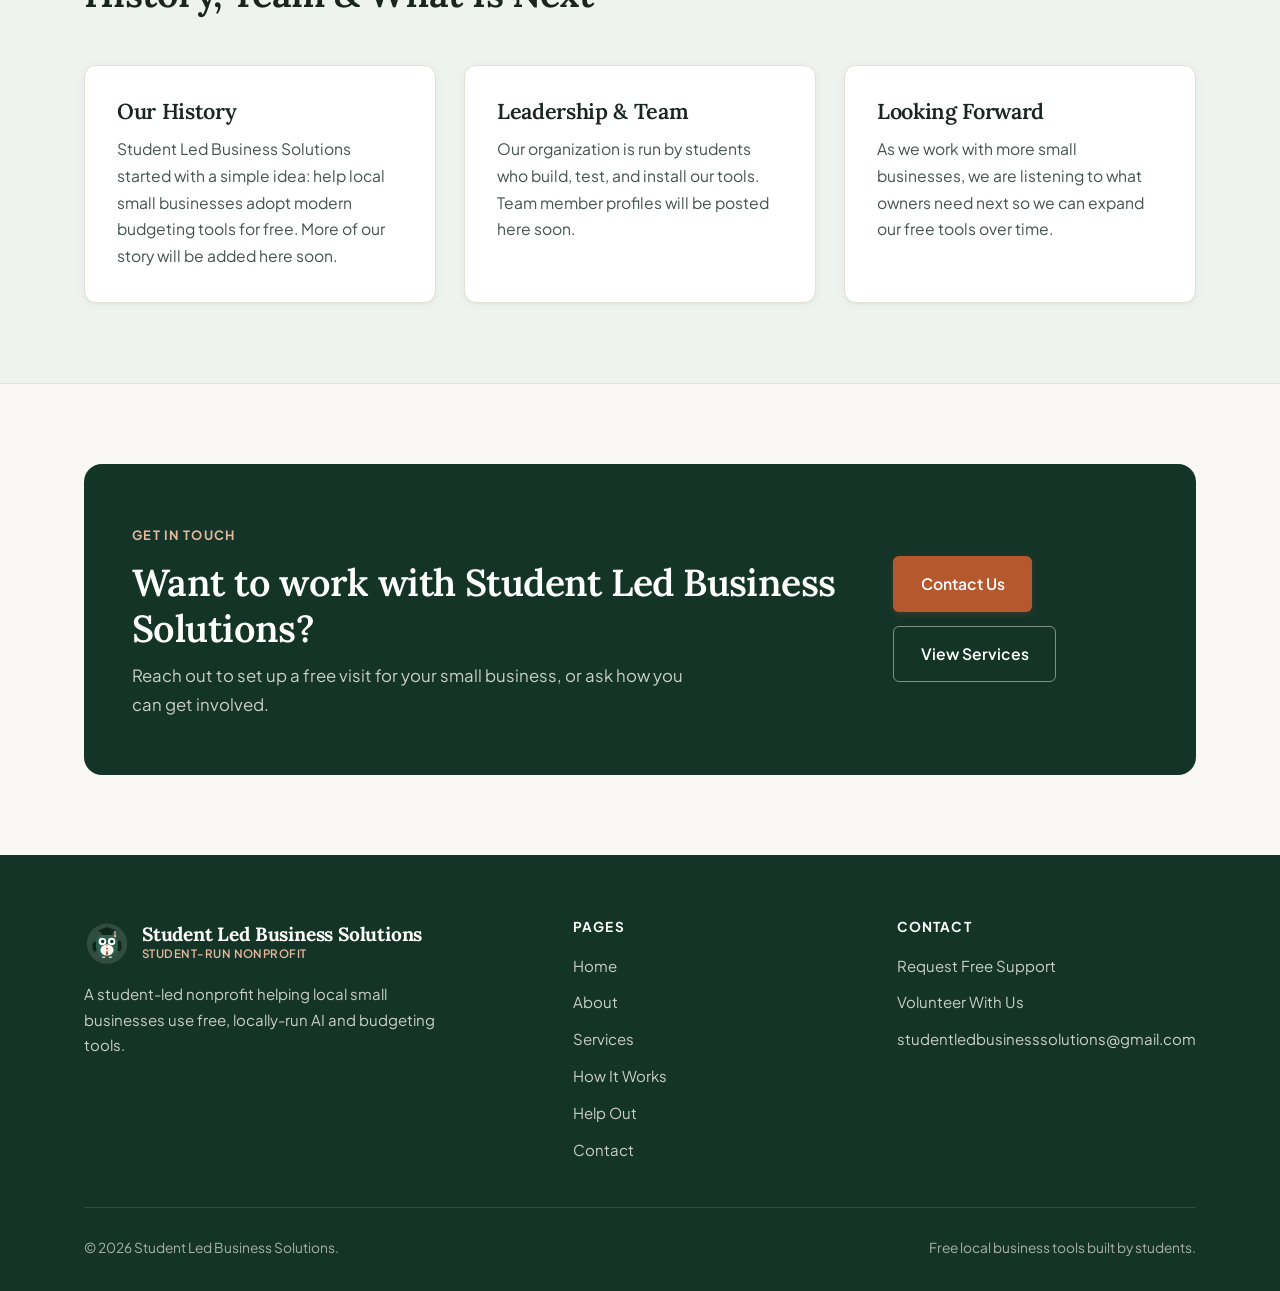
==== commit 1ca001ad: "Update official email to studentledbusinesssolutions@gmail.com" ====
--- a/about.html
+++ b/about.html
@@ -212,7 +212,7 @@
                     <ul class="footer-links">
                         <li><a href="contact.html">Request Free Support</a></li>
                         <li><a href="help-out.html">Volunteer With Us</a></li>
-                        <li><a href="mailto:studentsforaiaccessability@outlook.com">studentsforaiaccessability@outlook.com</a></li>
+                        <li><a href="mailto:studentledbusinesssolutions@gmail.com">studentledbusinesssolutions@gmail.com</a></li>
                     </ul>
                 </div>
             </div>
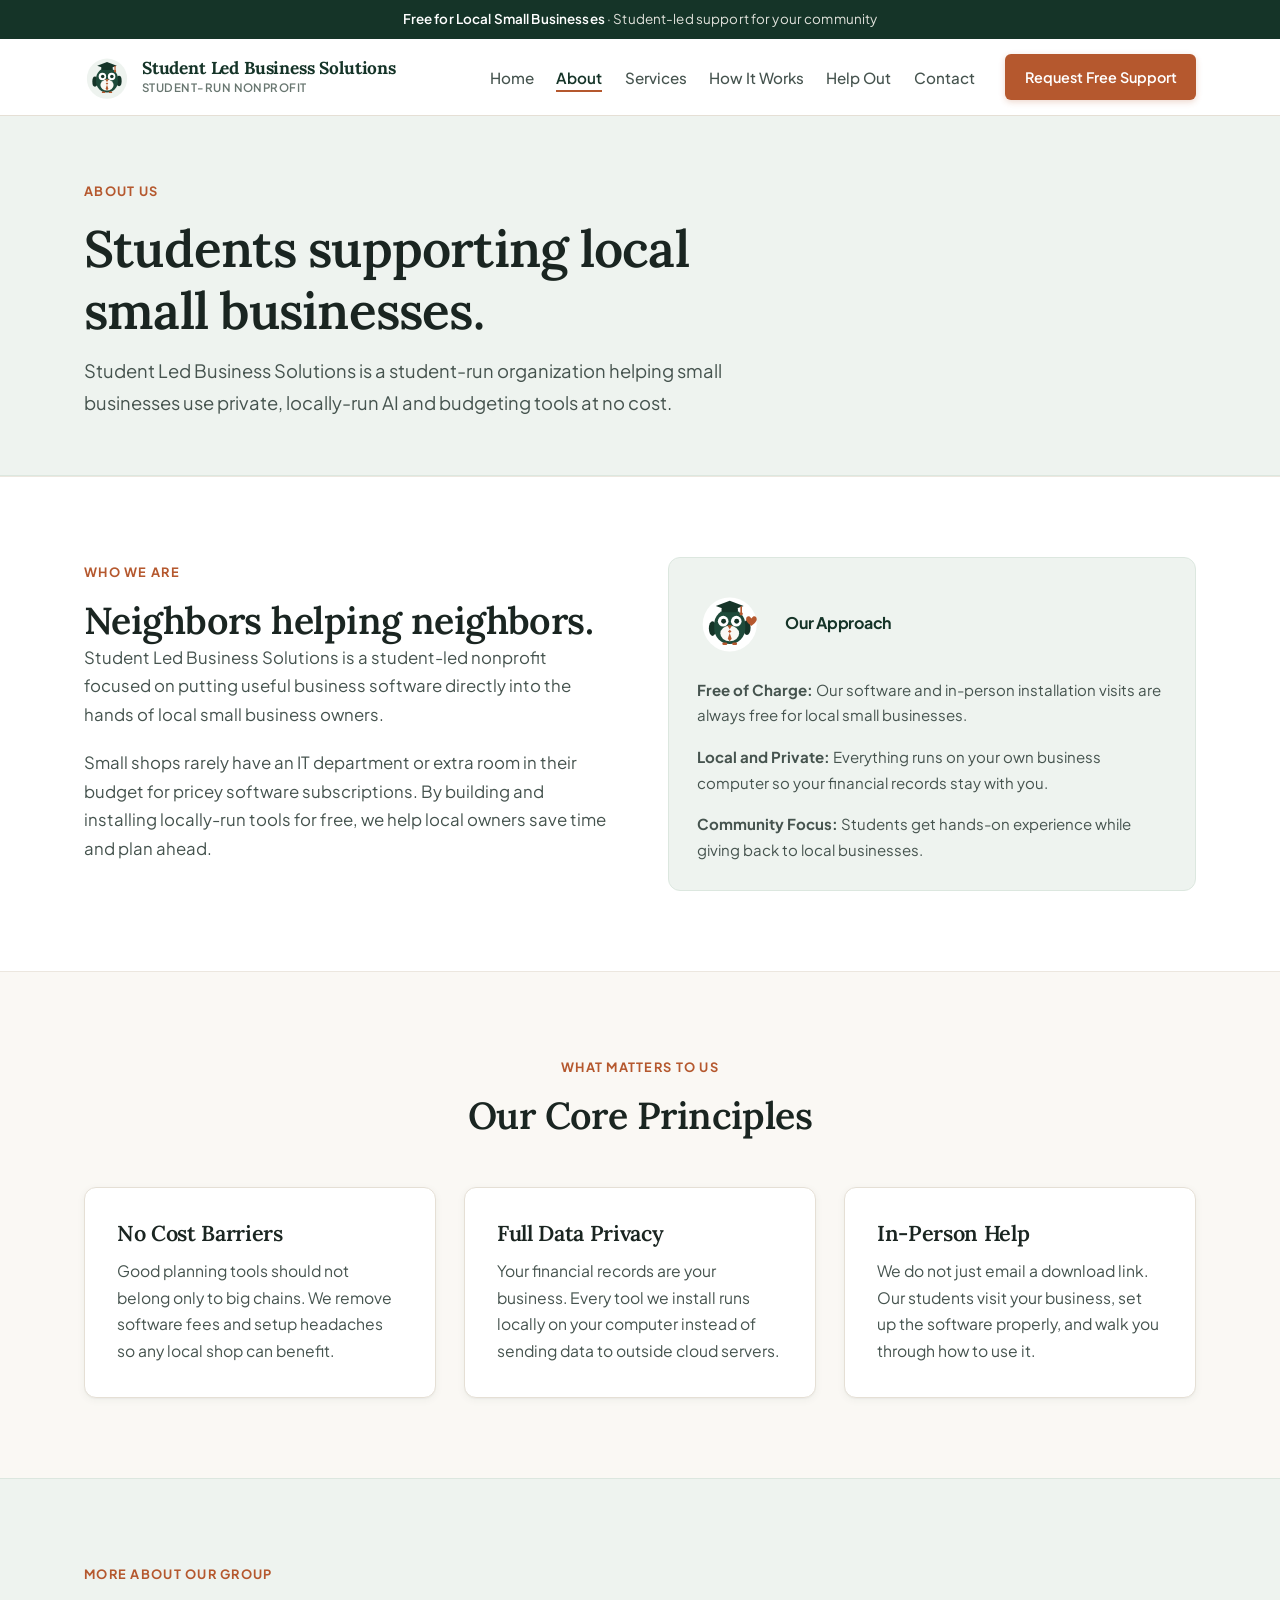
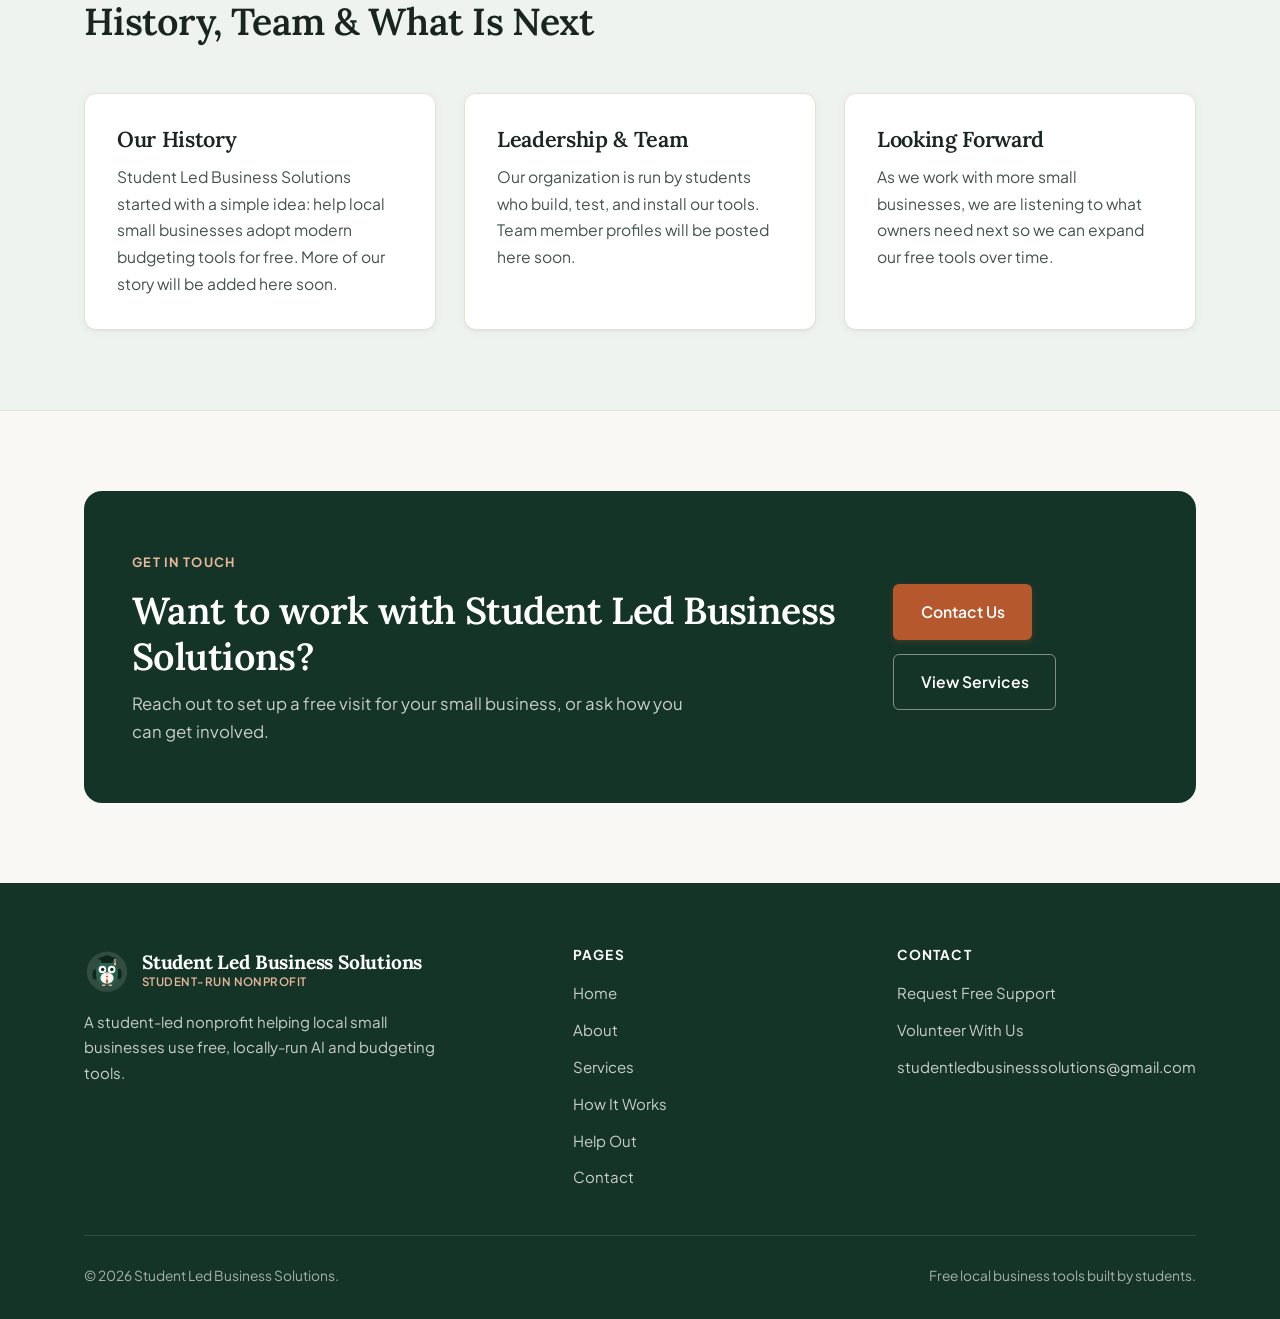
==== commit b91033db: "Add contextual Ollie illustrations across all pages" ====
--- a/about.html
+++ b/about.html
@@ -81,7 +81,31 @@
                 </div>
 
                 <div class="privacy-box reveal">
-                    <h4>Our Approach</h4>
+                    <div class="ollie-inline-header">
+                        <svg class="ollie-scene" viewBox="0 0 88 80" fill="none" xmlns="http://www.w3.org/2000/svg" aria-hidden="true">
+                            <circle cx="40" cy="43" r="33" fill="#FFFFFF"/>
+                            <ellipse cx="19" cy="48" rx="4.5" ry="9" fill="#153428"/>
+                            <ellipse class="mascot-wing-right" cx="61" cy="47" rx="4.5" ry="9" fill="#153428"/>
+                            <rect x="21" y="24" width="38" height="43" rx="19" fill="#1E4A3A"/>
+                            <ellipse cx="40" cy="54" rx="11.5" ry="9.5" fill="#FAF8F4"/>
+                            <polygon points="40,49.5 42.2,51.5 40,53.5 37.8,51.5" fill="#B5582E"/>
+                            <polygon points="40,53.5 42.4,60.5 40,63.5 37.6,60.5" fill="#B5582E"/>
+                            <circle cx="32" cy="39" r="6.5" fill="#FFFFFF"/>
+                            <circle cx="48" cy="39" r="6.5" fill="#FFFFFF"/>
+                            <circle class="mascot-eye" cx="32.5" cy="39" r="3" fill="#153428"/>
+                            <circle class="mascot-eye" cx="48.5" cy="39" r="3" fill="#153428"/>
+                            <polygon points="37,44 43,44 40,49" fill="#B5582E"/>
+                            <rect x="30" y="22" width="20" height="6" rx="2" fill="#153428"/>
+                            <polygon points="40,14 57,20.5 40,26.5 23,20.5" fill="#153428"/>
+                            <line x1="54" y1="21.5" x2="54" y2="29" stroke="#B5582E" stroke-width="2" stroke-linecap="round"/>
+                            <circle cx="54" cy="30" r="2" fill="#B5582E"/>
+                            <rect x="31" y="65" width="6" height="3" rx="1.5" fill="#B5582E"/>
+                            <rect x="43" y="65" width="6" height="3" rx="1.5" fill="#B5582E"/>
+                            <!-- Little Community Heart -->
+                            <path d="M73 36.5C73 33.8 70.6 32 68.4 33.5C67.4 34.2 66.8 35.1 66.5 35.8C66.2 35.1 65.6 34.2 64.6 33.5C62.4 32 60 33.8 60 36.5C60 40.3 66.5 44.5 66.5 44.5C66.5 44.5 73 40.3 73 36.5Z" fill="#B5582E"/>
+                        </svg>
+                        <h4>Our Approach</h4>
+                    </div>
                     <p><strong>Free of Charge:</strong> Our software and in-person installation visits are always free for local small businesses.</p>
                     <p><strong>Local and Private:</strong> Everything runs on your own business computer so your financial records stay with you.</p>
                     <p><strong>Community Focus:</strong> Students get hands-on experience while giving back to local businesses.</p>
--- a/css/styles.css
+++ b/css/styles.css
@@ -1401,6 +1401,45 @@
     gap: 1.5rem;
 }
 
+/* Contextual Ollie Illustrations */
+.ollie-inline-header {
+    display: flex;
+    align-items: center;
+    gap: 1rem;
+    margin-bottom: 1.15rem;
+}
+
+.ollie-inline-header h2,
+.ollie-inline-header h3,
+.ollie-inline-header h4 {
+    margin-bottom: 0;
+}
+
+.ollie-scene {
+    width: 72px;
+    height: 72px;
+    flex-shrink: 0;
+    display: block;
+    overflow: visible;
+    animation: mascotFloat 3.8s ease-in-out infinite;
+    cursor: pointer;
+}
+
+.ollie-scene-lg {
+    width: 84px;
+    height: 84px;
+}
+
+.ollie-scene:hover .mascot-wing-right {
+    animation: mascotWave 0.7s ease-in-out;
+}
+
+.ollie-centered {
+    display: flex;
+    justify-content: center;
+    margin-bottom: 1rem;
+}
+
 /* Staggered Scroll Reveal Animation */
 .js-reveal .reveal {
     opacity: 0;
@@ -1413,6 +1452,10 @@
     transform: translateY(0);
 }
 
+.ollie-scene.is-hopping {
+    animation: mascotHop 0.45s var(--ease);
+}
+
 @media (prefers-reduced-motion: reduce) {
     html {
         scroll-behavior: auto;
@@ -1424,6 +1467,7 @@
     .page-header .container > *,
     .pledge-card,
     .mascot-svg,
+    .ollie-scene,
     .mascot-eye,
     .mascot-wing-right,
     .faq-item.open .faq-answer {
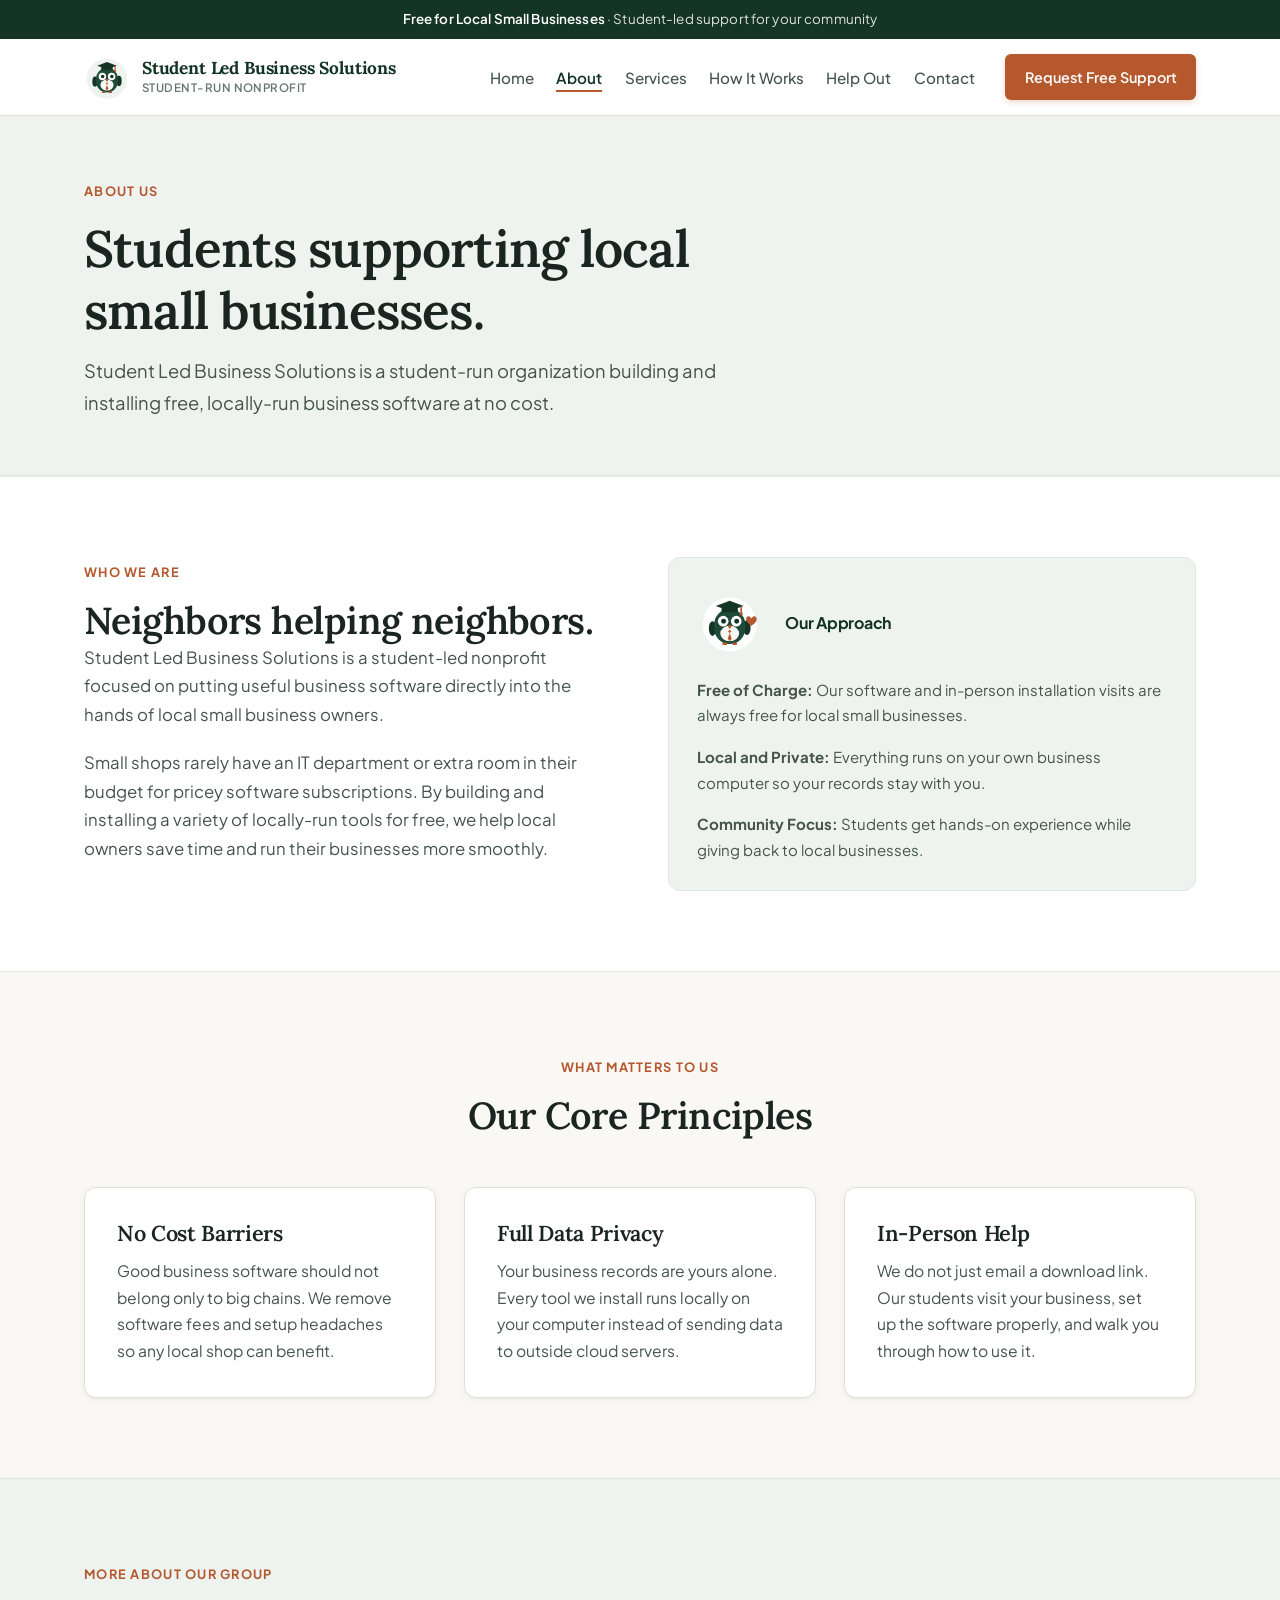
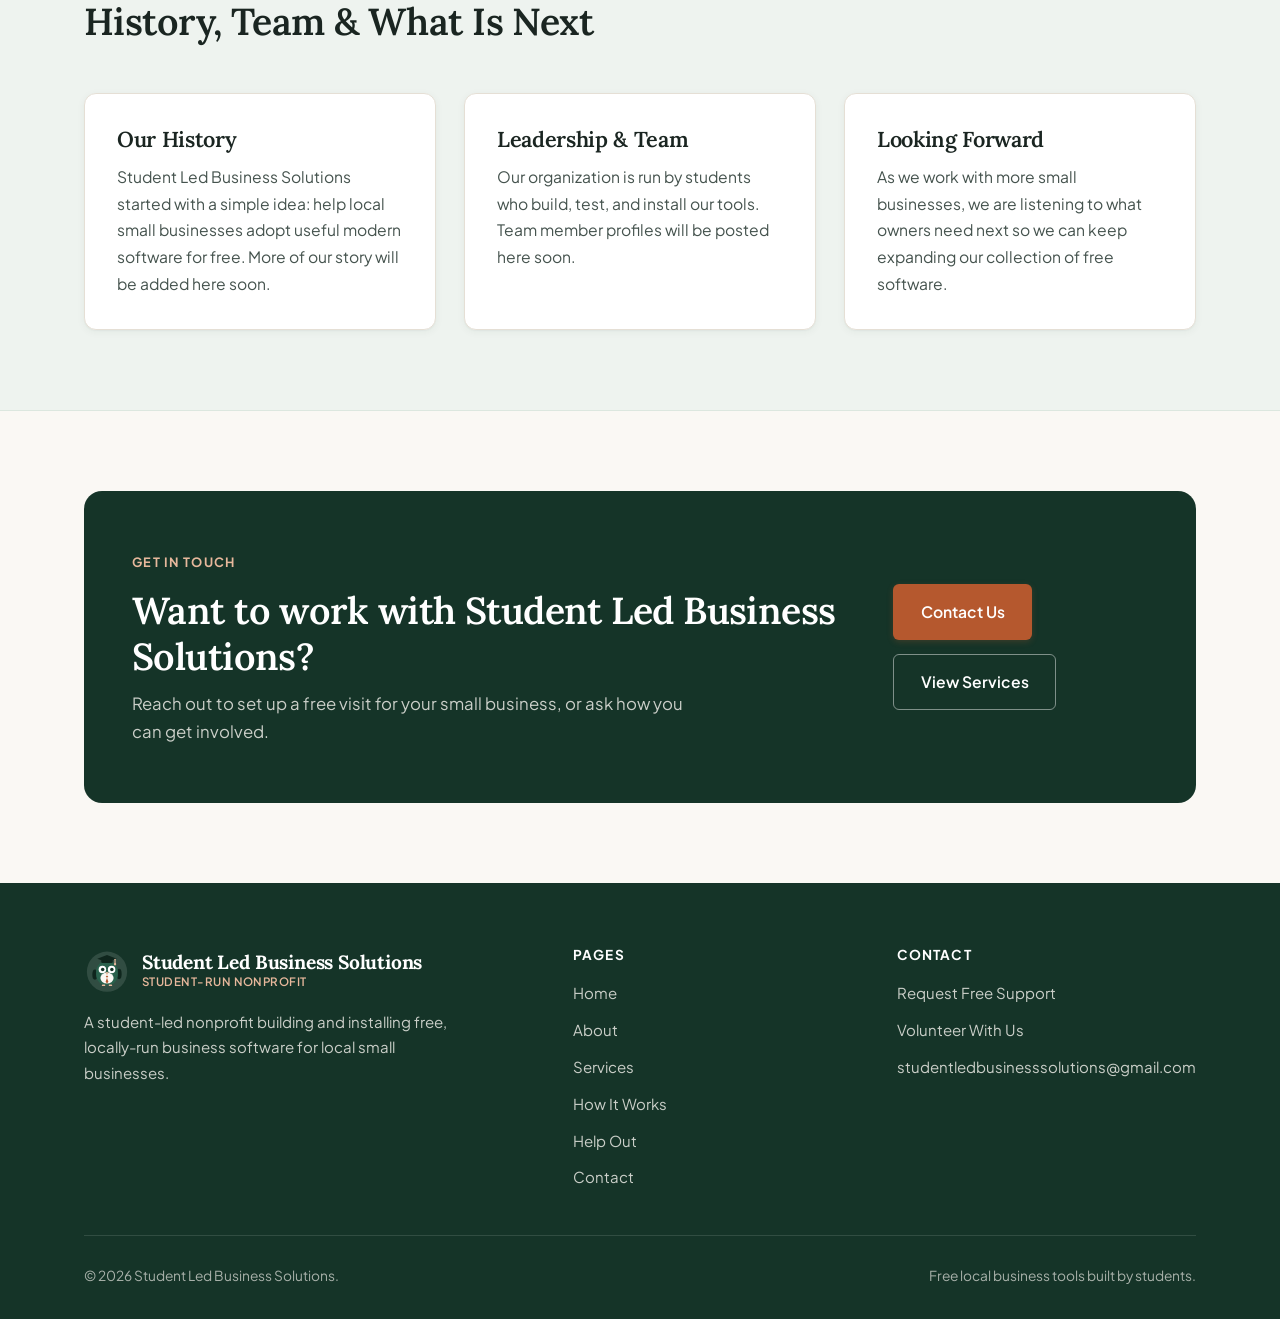
==== commit 0dacc0d2: "Broaden site copy to reflect a growing suite of free business software" ====
--- a/about.html
+++ b/about.html
@@ -67,7 +67,7 @@
             <div class="container">
                 <span class="eyebrow">About Us</span>
                 <h1>Students supporting local small businesses.</h1>
-                <p class="lead">Student Led Business Solutions is a student-run organization helping small businesses use private, locally-run AI and budgeting tools at no cost.</p>
+                <p class="lead">Student Led Business Solutions is a student-run organization building and installing free, locally-run business software at no cost.</p>
             </div>
         </section>
 
@@ -77,7 +77,7 @@
                     <span class="eyebrow">Who We Are</span>
                     <h2>Neighbors helping neighbors.</h2>
                     <p>Student Led Business Solutions is a student-led nonprofit focused on putting useful business software directly into the hands of local small business owners.</p>
-                    <p>Small shops rarely have an IT department or extra room in their budget for pricey software subscriptions. By building and installing locally-run tools for free, we help local owners save time and plan ahead.</p>
+                    <p>Small shops rarely have an IT department or extra room in their budget for pricey software subscriptions. By building and installing a variety of locally-run tools for free, we help local owners save time and run their businesses more smoothly.</p>
                 </div>
 
                 <div class="privacy-box reveal">
@@ -107,7 +107,7 @@
                         <h4>Our Approach</h4>
                     </div>
                     <p><strong>Free of Charge:</strong> Our software and in-person installation visits are always free for local small businesses.</p>
-                    <p><strong>Local and Private:</strong> Everything runs on your own business computer so your financial records stay with you.</p>
+                    <p><strong>Local and Private:</strong> Everything runs on your own business computer so your records stay with you.</p>
                     <p><strong>Community Focus:</strong> Students get hands-on experience while giving back to local businesses.</p>
                 </div>
             </div>
@@ -123,12 +123,12 @@
                 <div class="card-grid">
                     <article class="card reveal">
                         <h3>No Cost Barriers</h3>
-                        <p>Good planning tools should not belong only to big chains. We remove software fees and setup headaches so any local shop can benefit.</p>
+                        <p>Good business software should not belong only to big chains. We remove software fees and setup headaches so any local shop can benefit.</p>
                     </article>
 
                     <article class="card reveal">
                         <h3>Full Data Privacy</h3>
-                        <p>Your financial records are your business. Every tool we install runs locally on your computer instead of sending data to outside cloud servers.</p>
+                        <p>Your business records are yours alone. Every tool we install runs locally on your computer instead of sending data to outside cloud servers.</p>
                     </article>
 
                     <article class="card reveal">
@@ -150,7 +150,7 @@
                     <article class="card reveal">
                         <h3>Our History</h3>
                         <!-- TODO: Add organization history when available -->
-                        <p>Student Led Business Solutions started with a simple idea: help local small businesses adopt modern budgeting tools for free. More of our story will be added here soon.</p>
+                        <p>Student Led Business Solutions started with a simple idea: help local small businesses adopt useful modern software for free. More of our story will be added here soon.</p>
                     </article>
 
                     <article class="card reveal">
@@ -163,7 +163,7 @@
                     <article class="card reveal">
                         <h3>Looking Forward</h3>
                         <!-- TODO: Add mission expansion details when available -->
-                        <p>As we work with more small businesses, we are listening to what owners need next so we can expand our free tools over time.</p>
+                        <p>As we work with more small businesses, we are listening to what owners need next so we can keep expanding our collection of free software.</p>
                     </article>
                 </div>
             </div>
@@ -216,7 +216,7 @@
                             <span class="brand-sub">Student-Run Nonprofit</span>
                         </span>
                     </a>
-                    <p>A student-led nonprofit helping local small businesses use free, locally-run AI and budgeting tools.</p>
+                    <p>A student-led nonprofit building and installing free, locally-run business software for local small businesses.</p>
                 </div>
 
                 <div class="footer-col">
